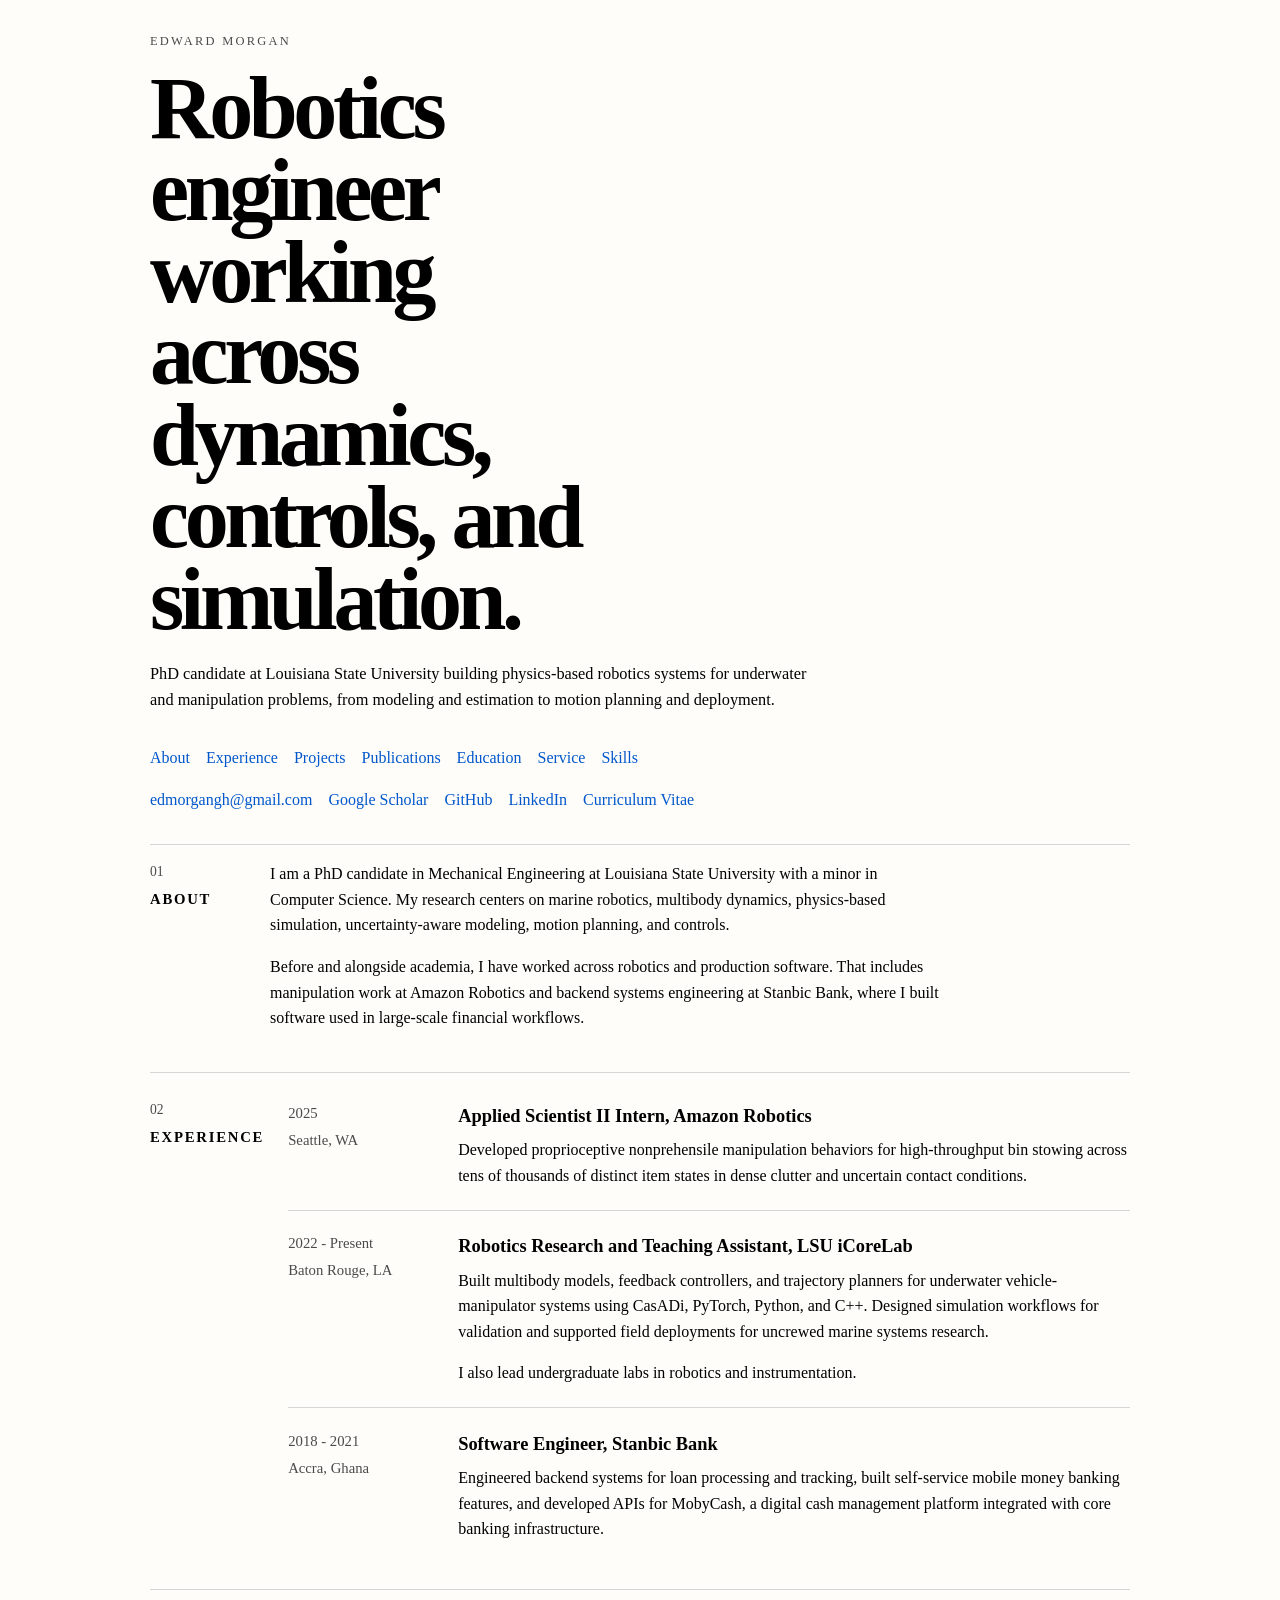
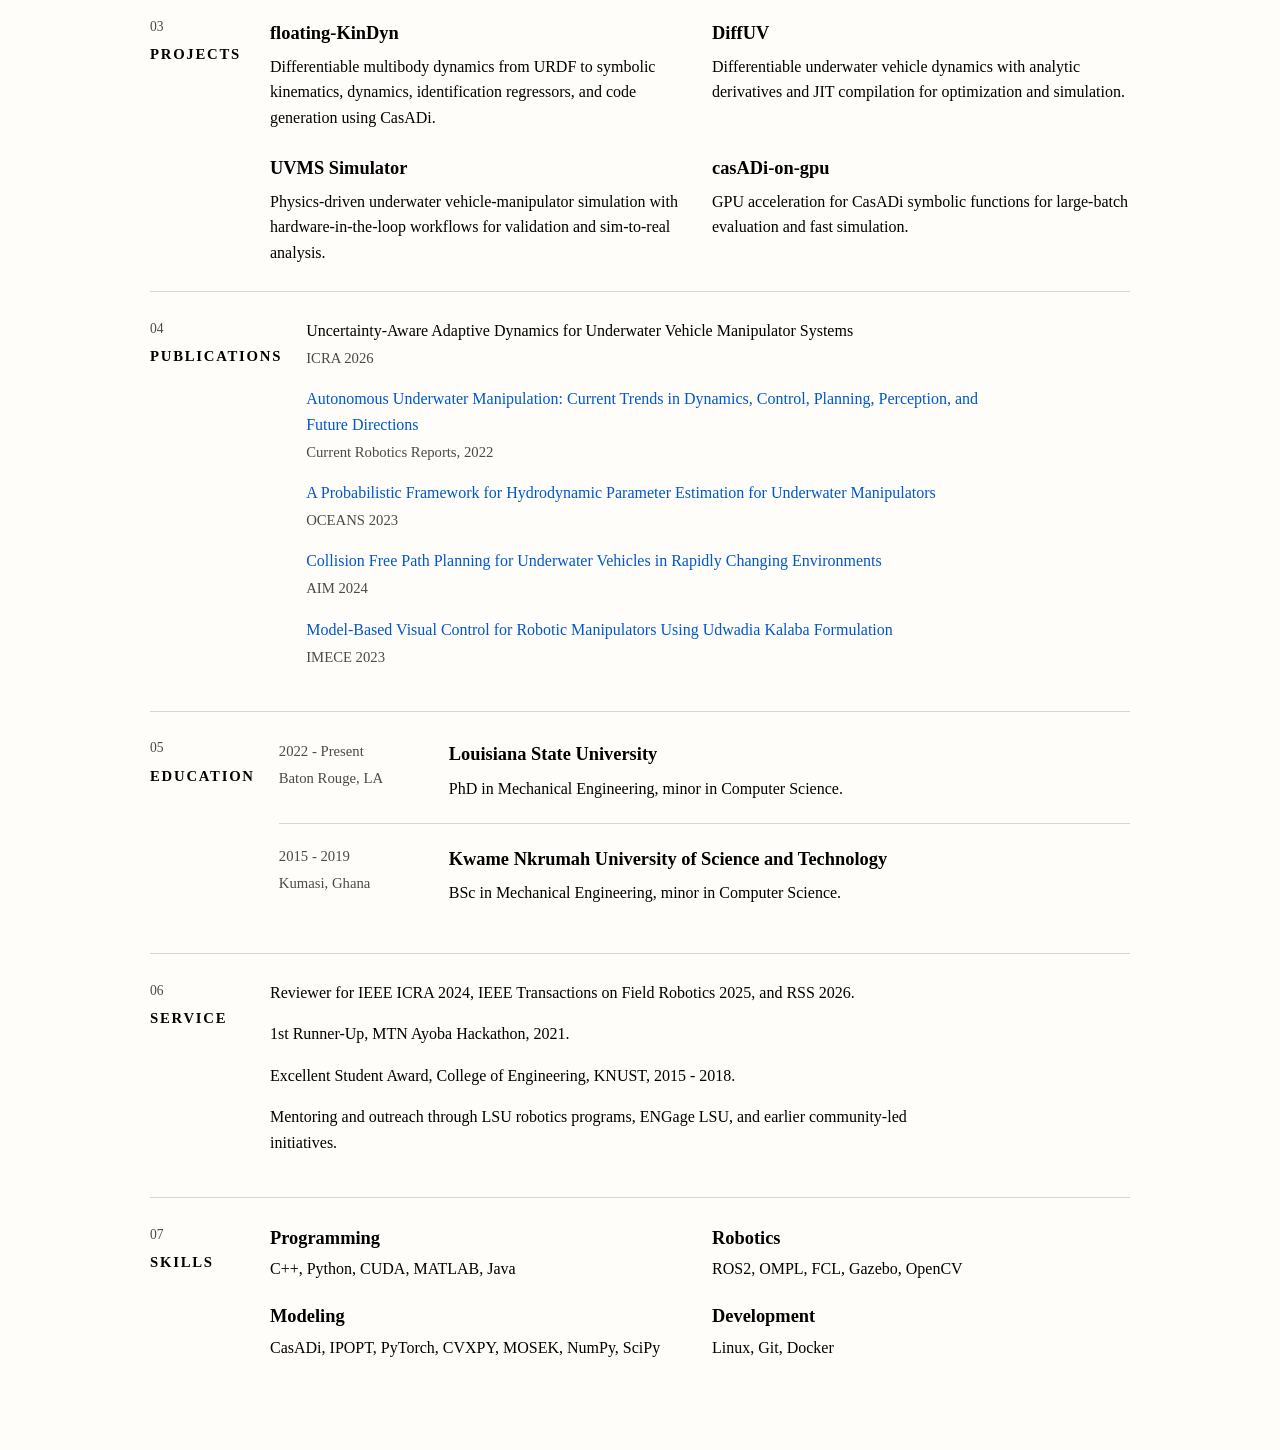
==== index.html @ 075bb209 "Update personal site content and styling" ====
<!DOCTYPE html>
<html lang="en">
  <head>
    <meta charset="UTF-8">
    <meta name="viewport" content="width=device-width, initial-scale=1">
    <title>Edward Morgan</title>
    <meta
      name="description"
      content="Edward Morgan is a robotics engineer focused on dynamics, control, motion planning, and simulation for underwater and manipulation systems."
    >
    <meta name="author" content="Edward Morgan">
    <link rel="shortcut icon" href="images/favicon/favicon.ico" type="image/x-icon">
    <link rel="stylesheet" href="stylesheet.css">
  </head>
  <body>
    <main class="page">
      <div class="intro">
        <p class="kicker">Edward Morgan</p>
        <h1>Robotics engineer working across dynamics, controls, and simulation.</h1>
        <p class="summary">
          PhD candidate at Louisiana State University building physics-based robotics
          systems for underwater and manipulation problems, from modeling and estimation
          to motion planning and deployment.
        </p>
        <div class="jump-links" aria-label="Section navigation">
          <a href="#about">About</a>
          <a href="#experience">Experience</a>
          <a href="#projects">Projects</a>
          <a href="#publications">Publications</a>
          <a href="#education">Education</a>
          <a href="#service">Service</a>
          <a href="#skills">Skills</a>
        </div>
        <div class="contact-block">
          <a href="mailto:edmorgangh@gmail.com">edmorgangh@gmail.com</a>
          <a href="https://scholar.google.com/citations?user=y5jZ-kwAAAAJ&amp;hl=en&amp;authuser=1">Google Scholar</a>
          <a href="https://github.com/edxmorgan">GitHub</a>
          <a href="https://www.linkedin.com/in/edward-morgan-b30ab387/">LinkedIn</a>
          <a href="Edward_Morgan_CV.pdf">Curriculum Vitae</a>
        </div>
      </div>

      <div class="content">
        <div id="about" class="section">
          <div class="section-heading">
            <p>01</p>
            <h2>About</h2>
          </div>
          <div class="section-body prose">
            <p>
              I am a PhD candidate in Mechanical Engineering at Louisiana State University
              with a minor in Computer Science. My research centers on marine robotics,
              multibody dynamics, physics-based simulation, uncertainty-aware modeling,
              motion planning, and controls.
            </p>
            <p>
              Before and alongside academia, I have worked across robotics and production
              software. That includes manipulation work at Amazon Robotics and backend
              systems engineering at Stanbic Bank, where I built software used in large-scale
              financial workflows.
            </p>
          </div>
        </div>

        <div id="experience" class="section">
          <div class="section-heading">
            <p>02</p>
            <h2>Experience</h2>
          </div>
          <div class="section-body">
            <div class="entry">
              <div class="entry-meta">
                <p>2025</p>
                <p>Seattle, WA</p>
              </div>
              <div class="entry-copy">
                <h3>Applied Scientist II Intern, Amazon Robotics</h3>
                <p>
                  Developed proprioceptive nonprehensile manipulation behaviors for
                  high-throughput bin stowing across tens of thousands of distinct item
                  states in dense clutter and uncertain contact conditions.
                </p>
              </div>
            </div>

            <div class="entry">
              <div class="entry-meta">
                <p>2022 - Present</p>
                <p>Baton Rouge, LA</p>
              </div>
              <div class="entry-copy">
                <h3>Robotics Research and Teaching Assistant, LSU iCoreLab</h3>
                <p>
                  Built multibody models, feedback controllers, and trajectory planners
                  for underwater vehicle-manipulator systems using CasADi, PyTorch,
                  Python, and C++. Designed simulation workflows for validation and
                  supported field deployments for uncrewed marine systems research.
                </p>
                <p>
                  I also lead undergraduate labs in robotics and instrumentation.
                </p>
              </div>
            </div>

            <div class="entry">
              <div class="entry-meta">
                <p>2018 - 2021</p>
                <p>Accra, Ghana</p>
              </div>
              <div class="entry-copy">
                <h3>Software Engineer, Stanbic Bank</h3>
                <p>
                  Engineered backend systems for loan processing and tracking, built
                  self-service mobile money banking features, and developed APIs for
                  MobyCash, a digital cash management platform integrated with core
                  banking infrastructure.
                </p>
              </div>
            </div>
          </div>
        </div>

        <div id="projects" class="section">
          <div class="section-heading">
            <p>03</p>
            <h2>Projects</h2>
          </div>
          <div class="section-body grid-list">
            <div>
              <h3>floating-KinDyn</h3>
              <p>
                Differentiable multibody dynamics from URDF to symbolic kinematics,
                dynamics, identification regressors, and code generation using CasADi.
              </p>
            </div>
            <div>
              <h3>DiffUV</h3>
              <p>
                Differentiable underwater vehicle dynamics with analytic derivatives
                and JIT compilation for optimization and simulation.
              </p>
            </div>
            <div>
              <h3>UVMS Simulator</h3>
              <p>
                Physics-driven underwater vehicle-manipulator simulation with
                hardware-in-the-loop workflows for validation and sim-to-real analysis.
              </p>
            </div>
            <div>
              <h3>casADi-on-gpu</h3>
              <p>
                GPU acceleration for CasADi symbolic functions for large-batch
                evaluation and fast simulation.
              </p>
            </div>
          </div>
        </div>

        <div id="publications" class="section">
          <div class="section-heading">
            <p>04</p>
            <h2>Publications</h2>
          </div>
          <div class="section-body compact-list">
            <p>
              Uncertainty-Aware Adaptive Dynamics for Underwater Vehicle Manipulator
              Systems <span>ICRA 2026</span>
            </p>
            <p>
              <a href="https://link.springer.com/article/10.1007/s43154-022-00089-2">
                Autonomous Underwater Manipulation: Current Trends in Dynamics,
                Control, Planning, Perception, and Future Directions
              </a>
              <span>Current Robotics Reports, 2022</span>
            </p>
            <p>
              <a href="https://ieeexplore.ieee.org/abstract/document/10337120">
                A Probabilistic Framework for Hydrodynamic Parameter Estimation for
                Underwater Manipulators
              </a>
              <span>OCEANS 2023</span>
            </p>
            <p>
              <a href="https://ieeexplore.ieee.org/abstract/document/10637062">
                Collision Free Path Planning for Underwater Vehicles in Rapidly
                Changing Environments
              </a>
              <span>AIM 2024</span>
            </p>
            <p>
              <a href="https://asmedigitalcollection.asme.org/IMECE/proceedings-abstract/IMECE2023/87639/1195865">
                Model-Based Visual Control for Robotic Manipulators Using Udwadia
                Kalaba Formulation
              </a>
              <span>IMECE 2023</span>
            </p>
          </div>
        </div>

        <div id="education" class="section">
          <div class="section-heading">
            <p>05</p>
            <h2>Education</h2>
          </div>
          <div class="section-body">
            <div class="entry">
              <div class="entry-meta">
                <p>2022 - Present</p>
                <p>Baton Rouge, LA</p>
              </div>
              <div class="entry-copy">
                <h3>Louisiana State University</h3>
                <p>PhD in Mechanical Engineering, minor in Computer Science.</p>
              </div>
            </div>
            <div class="entry">
              <div class="entry-meta">
                <p>2015 - 2019</p>
                <p>Kumasi, Ghana</p>
              </div>
              <div class="entry-copy">
                <h3>Kwame Nkrumah University of Science and Technology</h3>
                <p>BSc in Mechanical Engineering, minor in Computer Science.</p>
              </div>
            </div>
          </div>
        </div>

        <div id="service" class="section">
          <div class="section-heading">
            <p>06</p>
            <h2>Service</h2>
          </div>
          <div class="section-body compact-list">
            <p>Reviewer for IEEE ICRA 2024, IEEE Transactions on Field Robotics 2025, and RSS 2026.</p>
            <p>1st Runner-Up, MTN Ayoba Hackathon, 2021.</p>
            <p>Excellent Student Award, College of Engineering, KNUST, 2015 - 2018.</p>
            <p>Mentoring and outreach through LSU robotics programs, ENGage LSU, and earlier community-led initiatives.</p>
          </div>
        </div>

        <div id="skills" class="section">
          <div class="section-heading">
            <p>07</p>
            <h2>Skills</h2>
          </div>
          <div class="section-body skill-columns">
            <div>
              <h3>Programming</h3>
              <p>C++, Python, CUDA, MATLAB, Java</p>
            </div>
            <div>
              <h3>Robotics</h3>
              <p>ROS2, OMPL, FCL, Gazebo, OpenCV</p>
            </div>
            <div>
              <h3>Modeling</h3>
              <p>CasADi, IPOPT, PyTorch, CVXPY, MOSEK, NumPy, SciPy</p>
            </div>
            <div>
              <h3>Development</h3>
              <p>Linux, Git, Docker</p>
            </div>
          </div>
        </div>
      </div>
    </main>
  </body>
</html>
---- stylesheet.css ----
:root {
  --bg: #fffdf9;
  --text: #000000;
  --muted: #4a4a4a;
  --line: #d6d6d6;
  --accent: #0057cc;
  --accent-soft: #003d99;
}

* {
  box-sizing: border-box;
}

html {
  scroll-behavior: smooth;
}

body {
  margin: 0;
  background: var(--bg);
  color: var(--text);
  font-family: "Iowan Old Style", "Palatino Linotype", "Book Antiqua", Palatino, Georgia, serif;
  line-height: 1.6;
}

a {
  color: var(--accent);
  text-decoration: none;
}

a:hover,
a:focus {
  color: var(--accent-soft);
}

.page {
  width: min(980px, calc(100% - 2rem));
  margin: 0 auto;
  padding: 2rem 0 4rem;
}

.intro {
  padding: 0 0 2rem;
  border-bottom: 1px solid var(--line);
}

.kicker {
  margin: 0 0 1rem;
  color: var(--muted);
  font-size: 0.78rem;
  letter-spacing: 0.18em;
  text-transform: uppercase;
}

h1,
h2,
h3,
p {
  margin-top: 0;
}

h1 {
  margin: 0 0 1.25rem;
  max-width: 11ch;
  font-size: clamp(3rem, 7vw, 5.5rem);
  line-height: 0.93;
  letter-spacing: -0.05em;
  font-weight: 600;
}

h3 {
  margin-bottom: 0.35rem;
  font-size: 1.15rem;
  font-weight: 600;
}

.summary {
  max-width: 42rem;
  margin-bottom: 2rem;
  font-size: 1.02rem;
}

.jump-links,
.contact-block {
  display: flex;
  flex-wrap: wrap;
  gap: 0.5rem 1rem;
}

.jump-links {
  margin-bottom: 1rem;
}

.jump-links a,
.contact-block a {
  width: auto;
}

.content {
  padding-top: 1rem;
}

.section {
  display: flex;
  gap: 1.5rem;
  padding: 1.6rem 0;
  border-top: 1px solid var(--line);
}

.section:first-child {
  padding-top: 0;
  border-top: 0;
}

.section-heading p {
  margin: 0 0 0.35rem;
  color: var(--muted);
  font-size: 0.85rem;
}

.section-heading {
  flex: 0 0 96px;
}

.section-body {
  flex: 1 1 auto;
  min-width: 0;
}

.section-heading h2 {
  margin: 0;
  font-size: 0.92rem;
  letter-spacing: 0.12em;
  text-transform: uppercase;
  font-weight: 600;
}

.prose p,
.compact-list p {
  max-width: 42rem;
}

.prose p + p,
.compact-list p + p {
  margin-top: 1rem;
}

.entry {
  display: grid;
  grid-template-columns: 150px minmax(0, 1fr);
  gap: 1.25rem;
  padding: 0.2rem 0 1.35rem;
}

.entry + .entry {
  border-top: 1px solid var(--line);
  padding-top: 1.35rem;
}

.entry-meta p {
  margin: 0 0 0.18rem;
  color: var(--muted);
  font-size: 0.92rem;
}

.entry-copy p:last-child,
.grid-list > div p:last-child,
.skill-columns p:last-child {
  margin-bottom: 0;
}

.grid-list {
  display: grid;
  grid-template-columns: repeat(2, minmax(0, 1fr));
  gap: 1.25rem 1.5rem;
}

.grid-list > div {
  padding-top: 0.2rem;
}

.compact-list span {
  display: block;
  margin-top: 0.2rem;
  color: var(--muted);
  font-size: 0.92rem;
}

.skill-columns {
  display: grid;
  grid-template-columns: repeat(2, minmax(0, 1fr));
  gap: 1.25rem 1.5rem;
}

.skill-columns h3 {
  margin-bottom: 0.2rem;
}

@media (max-width: 640px) {
  .page {
    width: min(100% - 1rem, 980px);
    padding-bottom: 2rem;
  }

  .intro,
  .content {
    padding-top: 0;
  }

  h1 {
    max-width: none;
    font-size: clamp(2.5rem, 12vw, 4rem);
  }

  .section,
  .entry,
  .grid-list,
  .skill-columns {
    display: grid;
    grid-template-columns: 1fr;
  }
}
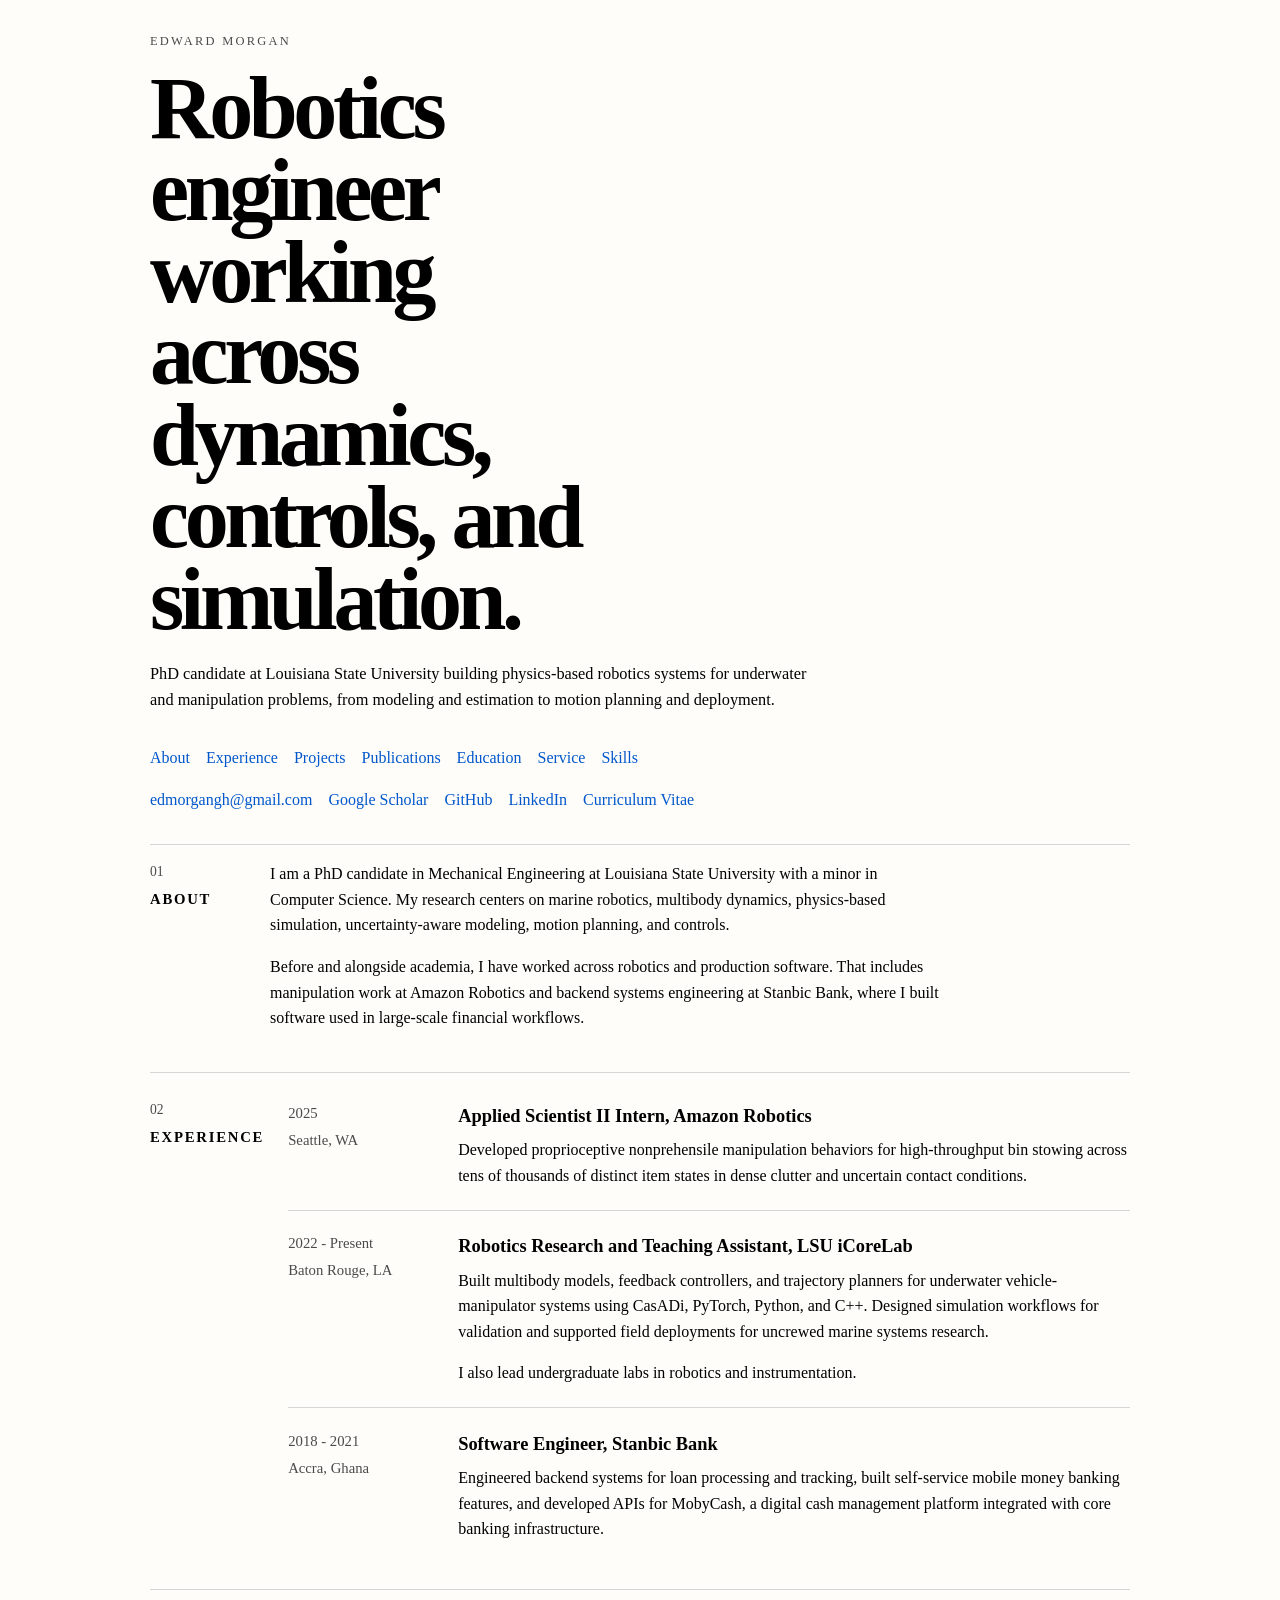
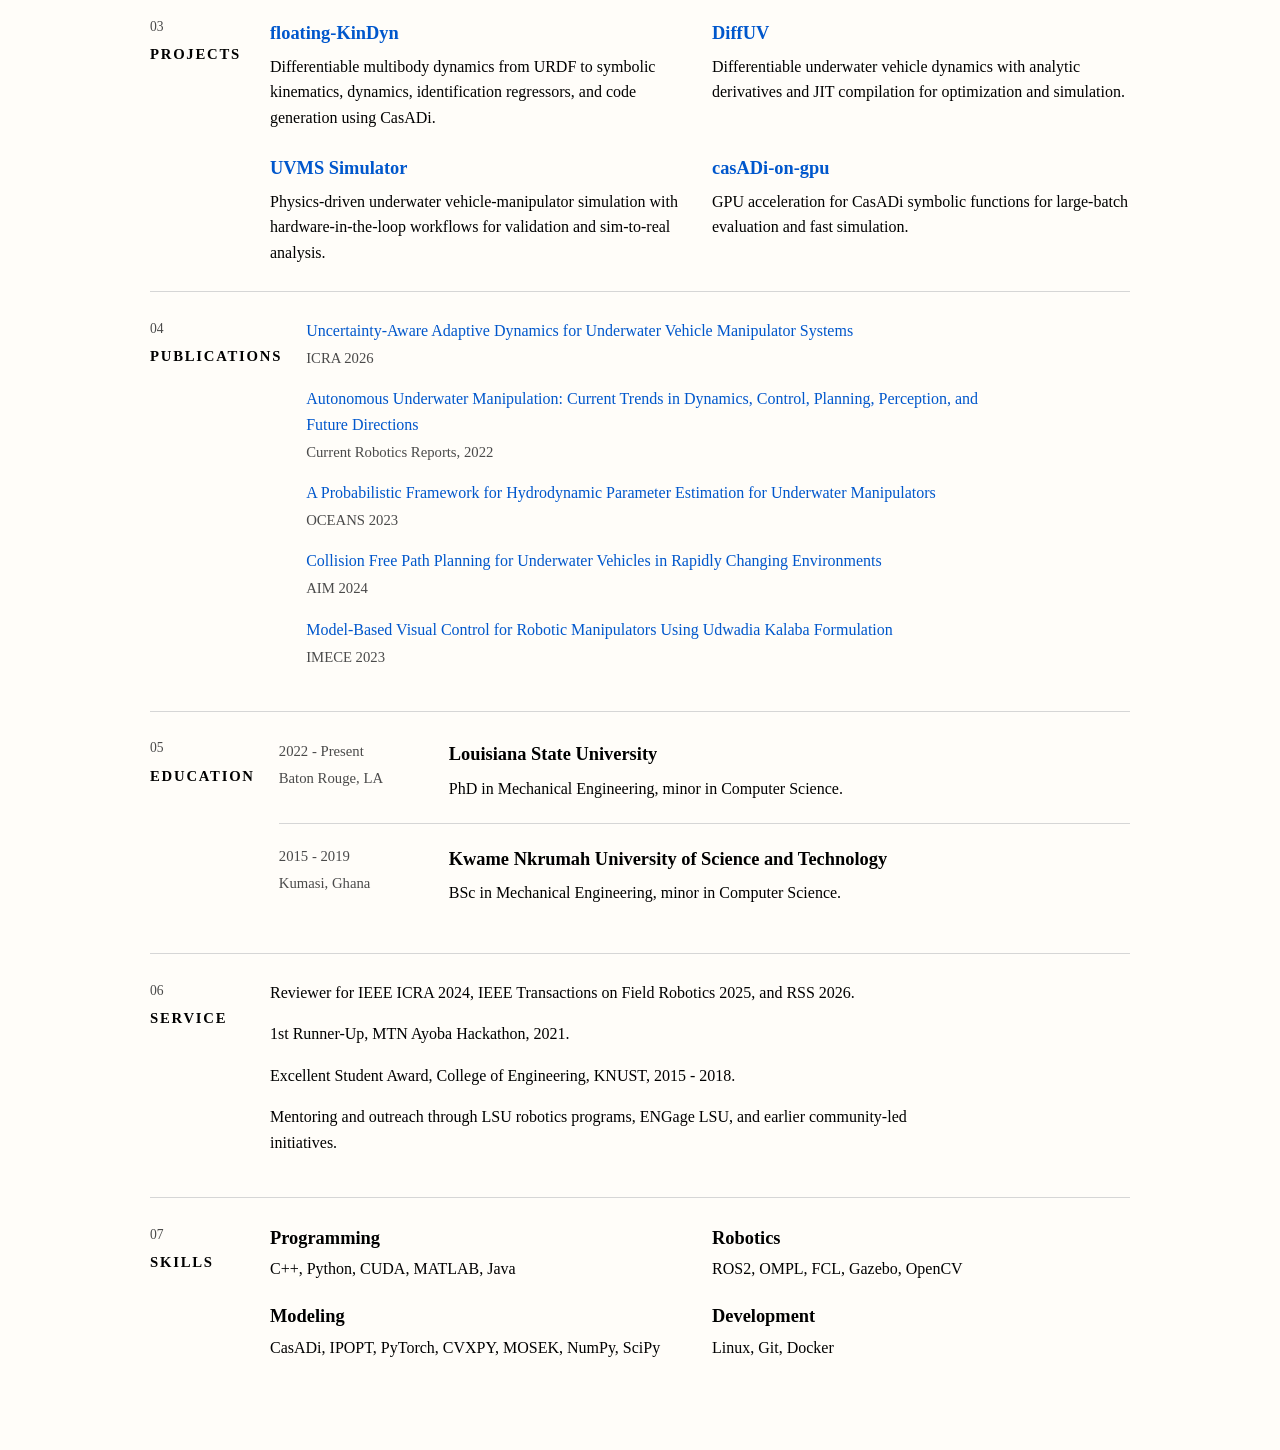
==== commit 8f304b90: "Update files" ====
--- a/index.html
+++ b/index.html
@@ -9,7 +9,11 @@
       content="Edward Morgan is a robotics engineer focused on dynamics, control, motion planning, and simulation for underwater and manipulation systems."
     >
     <meta name="author" content="Edward Morgan">
-    <link rel="shortcut icon" href="images/favicon/favicon.ico" type="image/x-icon">
+    <link rel="icon" href="images/favicon/favicon.svg?v=2" type="image/svg+xml">
+    <link rel="icon" href="images/favicon/favicon-32x32.png?v=2" sizes="32x32" type="image/png">
+    <link rel="icon" href="images/favicon/favicon-16x16.png?v=2" sizes="16x16" type="image/png">
+    <link rel="shortcut icon" href="images/favicon/favicon.ico?v=2" type="image/x-icon">
+    <link rel="apple-touch-icon" href="images/favicon/apple-touch-icon.png?v=2">
     <link rel="stylesheet" href="stylesheet.css">
   </head>
   <body>
@@ -127,28 +131,36 @@
           </div>
           <div class="section-body grid-list">
             <div>
-              <h3>floating-KinDyn</h3>
+              <h3>
+                <a href="https://github.com/edxmorgan/floating-KinDyn">floating-KinDyn</a>
+              </h3>
               <p>
                 Differentiable multibody dynamics from URDF to symbolic kinematics,
                 dynamics, identification regressors, and code generation using CasADi.
               </p>
             </div>
             <div>
-              <h3>DiffUV</h3>
+              <h3>
+                <a href="https://github.com/edxmorgan/diff_uv">DiffUV</a>
+              </h3>
               <p>
                 Differentiable underwater vehicle dynamics with analytic derivatives
                 and JIT compilation for optimization and simulation.
               </p>
             </div>
             <div>
-              <h3>UVMS Simulator</h3>
+              <h3>
+                <a href="https://github.com/edxmorgan/uvms-simulator">UVMS Simulator</a>
+              </h3>
               <p>
                 Physics-driven underwater vehicle-manipulator simulation with
                 hardware-in-the-loop workflows for validation and sim-to-real analysis.
               </p>
             </div>
             <div>
-              <h3>casADi-on-gpu</h3>
+              <h3>
+                <a href="https://github.com/edxmorgan/casadi-on-gpu">casADi-on-gpu</a>
+              </h3>
               <p>
                 GPU acceleration for CasADi symbolic functions for large-batch
                 evaluation and fast simulation.
@@ -164,8 +176,11 @@
           </div>
           <div class="section-body compact-list">
             <p>
-              Uncertainty-Aware Adaptive Dynamics for Underwater Vehicle Manipulator
-              Systems <span>ICRA 2026</span>
+              <a href="https://arxiv.org/pdf/2603.06548">
+                Uncertainty-Aware Adaptive Dynamics for Underwater Vehicle Manipulator
+                Systems
+              </a>
+              <span>ICRA 2026</span>
             </p>
             <p>
               <a href="https://link.springer.com/article/10.1007/s43154-022-00089-2">
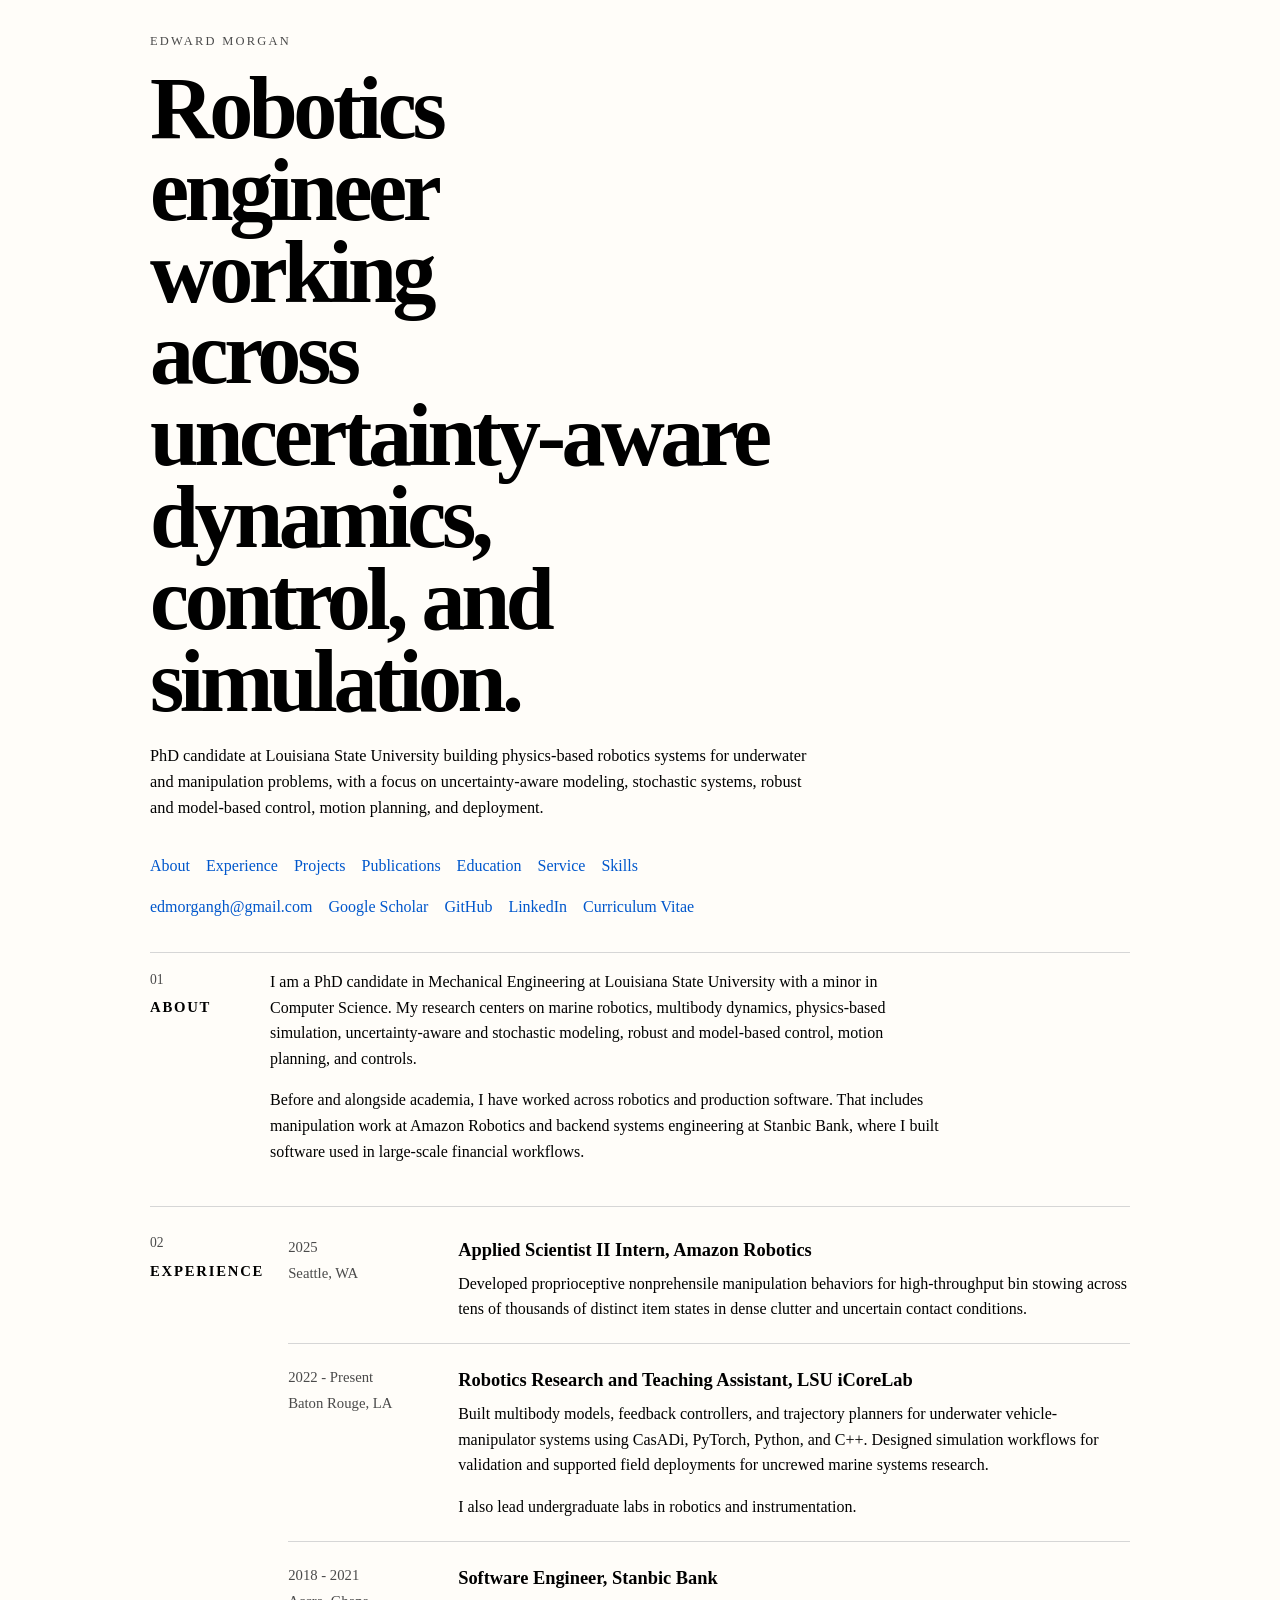
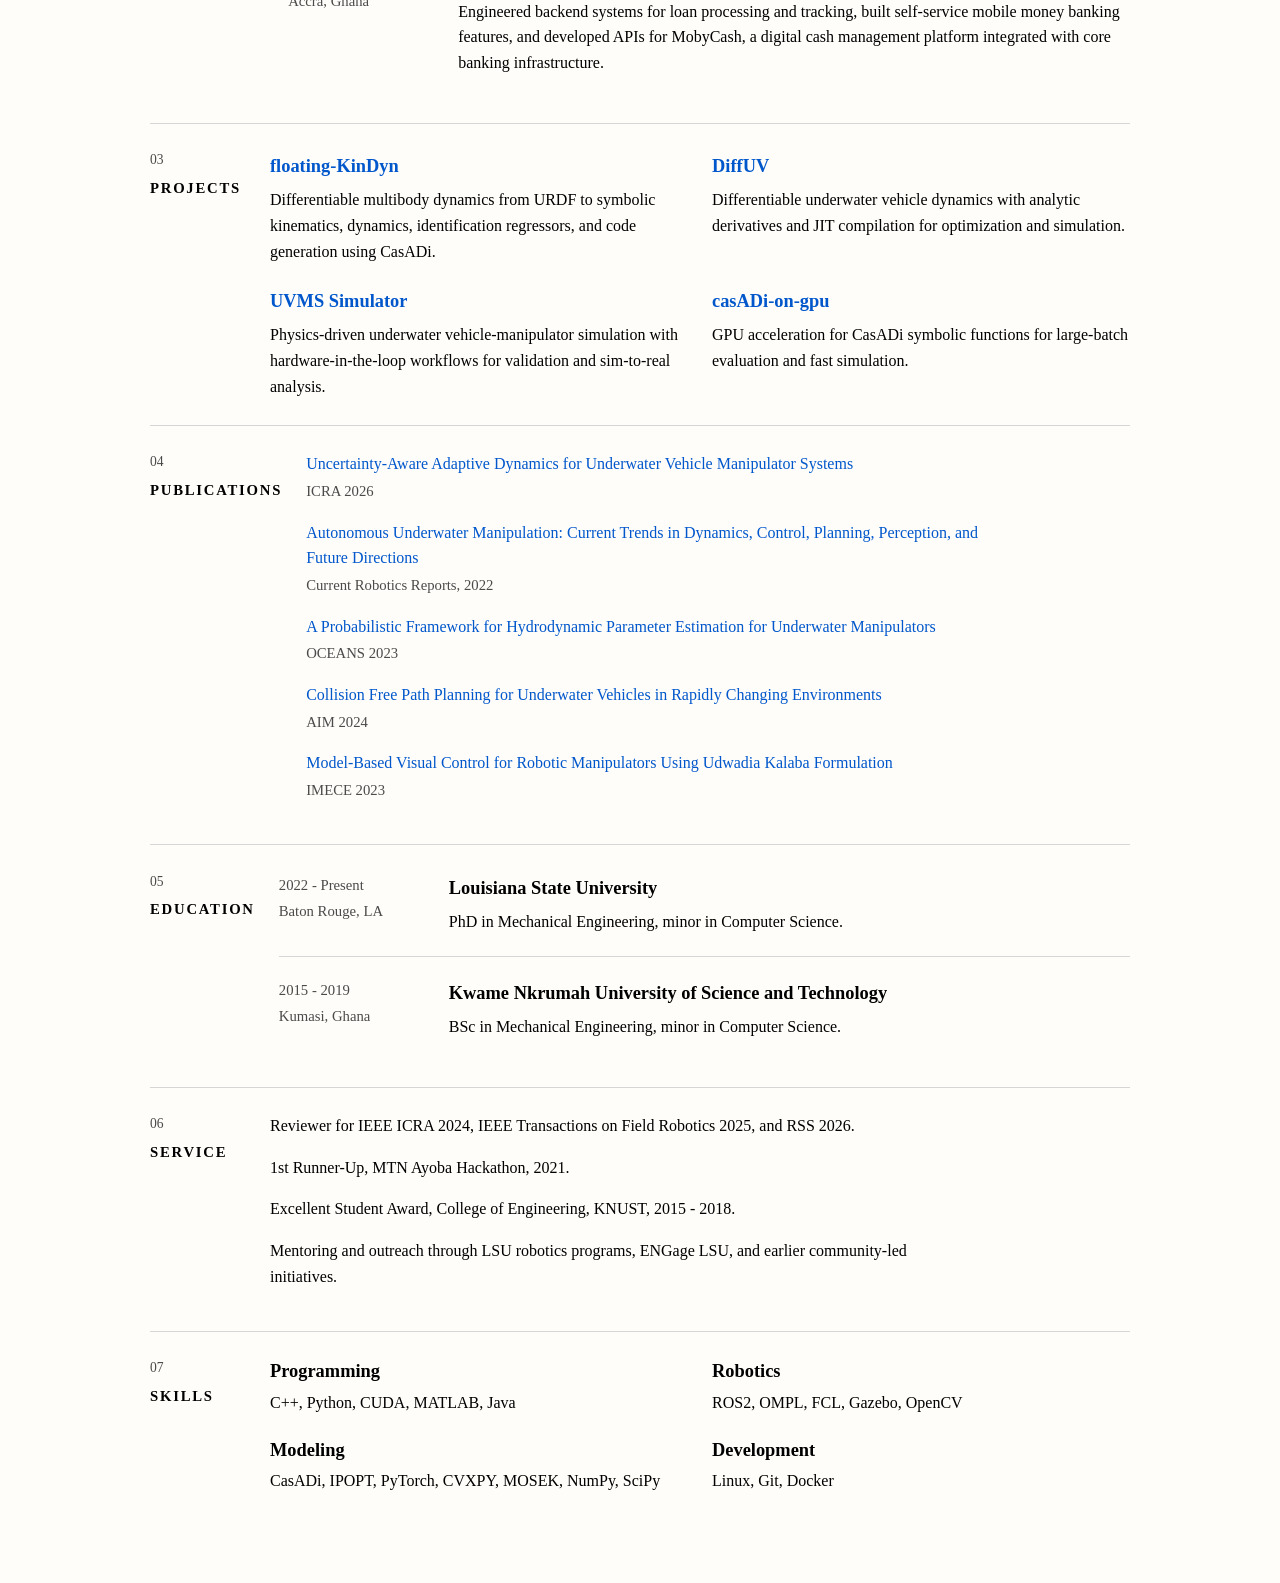
==== commit f9f5f33e: "Update files" ====
--- a/index.html
+++ b/index.html
@@ -20,11 +20,12 @@
     <main class="page">
       <div class="intro">
         <p class="kicker">Edward Morgan</p>
-        <h1>Robotics engineer working across dynamics, controls, and simulation.</h1>
+        <h1>Robotics engineer working across <span class="nowrap">uncertainty-aware</span> dynamics, control, and simulation.</h1>
         <p class="summary">
           PhD candidate at Louisiana State University building physics-based robotics
-          systems for underwater and manipulation problems, from modeling and estimation
-          to motion planning and deployment.
+          systems for underwater and manipulation problems, with a focus on uncertainty-aware
+          modeling, stochastic systems, robust and model-based control, motion planning,
+          and deployment.
         </p>
         <div class="jump-links" aria-label="Section navigation">
           <a href="#about">About</a>
@@ -36,11 +37,11 @@
           <a href="#skills">Skills</a>
         </div>
         <div class="contact-block">
-          <a href="mailto:edmorgangh@gmail.com">edmorgangh@gmail.com</a>
-          <a href="https://scholar.google.com/citations?user=y5jZ-kwAAAAJ&amp;hl=en&amp;authuser=1">Google Scholar</a>
-          <a href="https://github.com/edxmorgan">GitHub</a>
-          <a href="https://www.linkedin.com/in/edward-morgan-b30ab387/">LinkedIn</a>
-          <a href="Edward_Morgan_CV.pdf">Curriculum Vitae</a>
+          <a href="mailto:edmorgangh@gmail.com" target="_blank" rel="noopener noreferrer">edmorgangh@gmail.com</a>
+          <a href="https://scholar.google.com/citations?user=y5jZ-kwAAAAJ&amp;hl=en&amp;authuser=1" target="_blank" rel="noopener noreferrer">Google Scholar</a>
+          <a href="https://github.com/edxmorgan" target="_blank" rel="noopener noreferrer">GitHub</a>
+          <a href="https://www.linkedin.com/in/edward-morgan-b30ab387/" target="_blank" rel="noopener noreferrer">LinkedIn</a>
+          <a href="Edward_Morgan_CV.pdf" target="_blank" rel="noopener noreferrer">Curriculum Vitae</a>
         </div>
       </div>
 
@@ -54,8 +55,8 @@
             <p>
               I am a PhD candidate in Mechanical Engineering at Louisiana State University
               with a minor in Computer Science. My research centers on marine robotics,
-              multibody dynamics, physics-based simulation, uncertainty-aware modeling,
-              motion planning, and controls.
+              multibody dynamics, physics-based simulation, uncertainty-aware and stochastic
+              modeling, robust and model-based control, motion planning, and controls.
             </p>
             <p>
               Before and alongside academia, I have worked across robotics and production
@@ -132,7 +133,7 @@
           <div class="section-body grid-list">
             <div>
               <h3>
-                <a href="https://github.com/edxmorgan/floating-KinDyn">floating-KinDyn</a>
+                <a href="https://github.com/edxmorgan/floating-KinDyn" target="_blank" rel="noopener noreferrer">floating-KinDyn</a>
               </h3>
               <p>
                 Differentiable multibody dynamics from URDF to symbolic kinematics,
@@ -141,7 +142,7 @@
             </div>
             <div>
               <h3>
-                <a href="https://github.com/edxmorgan/diff_uv">DiffUV</a>
+                <a href="https://github.com/edxmorgan/diff_uv" target="_blank" rel="noopener noreferrer">DiffUV</a>
               </h3>
               <p>
                 Differentiable underwater vehicle dynamics with analytic derivatives
@@ -150,7 +151,7 @@
             </div>
             <div>
               <h3>
-                <a href="https://github.com/edxmorgan/uvms-simulator">UVMS Simulator</a>
+                <a href="https://github.com/edxmorgan/uvms-simulator" target="_blank" rel="noopener noreferrer">UVMS Simulator</a>
               </h3>
               <p>
                 Physics-driven underwater vehicle-manipulator simulation with
@@ -159,7 +160,7 @@
             </div>
             <div>
               <h3>
-                <a href="https://github.com/edxmorgan/casadi-on-gpu">casADi-on-gpu</a>
+                <a href="https://github.com/edxmorgan/casadi-on-gpu" target="_blank" rel="noopener noreferrer">casADi-on-gpu</a>
               </h3>
               <p>
                 GPU acceleration for CasADi symbolic functions for large-batch
@@ -176,35 +177,35 @@
           </div>
           <div class="section-body compact-list">
             <p>
-              <a href="https://arxiv.org/pdf/2603.06548">
+              <a href="https://arxiv.org/pdf/2603.06548" target="_blank" rel="noopener noreferrer">
                 Uncertainty-Aware Adaptive Dynamics for Underwater Vehicle Manipulator
                 Systems
               </a>
               <span>ICRA 2026</span>
             </p>
             <p>
-              <a href="https://link.springer.com/article/10.1007/s43154-022-00089-2">
+              <a href="https://link.springer.com/article/10.1007/s43154-022-00089-2" target="_blank" rel="noopener noreferrer">
                 Autonomous Underwater Manipulation: Current Trends in Dynamics,
                 Control, Planning, Perception, and Future Directions
               </a>
               <span>Current Robotics Reports, 2022</span>
             </p>
             <p>
-              <a href="https://ieeexplore.ieee.org/abstract/document/10337120">
+              <a href="https://ieeexplore.ieee.org/abstract/document/10337120" target="_blank" rel="noopener noreferrer">
                 A Probabilistic Framework for Hydrodynamic Parameter Estimation for
                 Underwater Manipulators
               </a>
               <span>OCEANS 2023</span>
             </p>
             <p>
-              <a href="https://ieeexplore.ieee.org/abstract/document/10637062">
+              <a href="https://ieeexplore.ieee.org/abstract/document/10637062" target="_blank" rel="noopener noreferrer">
                 Collision Free Path Planning for Underwater Vehicles in Rapidly
                 Changing Environments
               </a>
               <span>AIM 2024</span>
             </p>
             <p>
-              <a href="https://asmedigitalcollection.asme.org/IMECE/proceedings-abstract/IMECE2023/87639/1195865">
+              <a href="https://asmedigitalcollection.asme.org/IMECE/proceedings-abstract/IMECE2023/87639/1195865" target="_blank" rel="noopener noreferrer">
                 Model-Based Visual Control for Robotic Manipulators Using Udwadia
                 Kalaba Formulation
               </a>
--- a/stylesheet.css
+++ b/stylesheet.css
@@ -74,6 +74,10 @@
   font-weight: 600;
 }
 
+.nowrap {
+  white-space: nowrap;
+}
+
 .summary {
   max-width: 42rem;
   margin-bottom: 2rem;
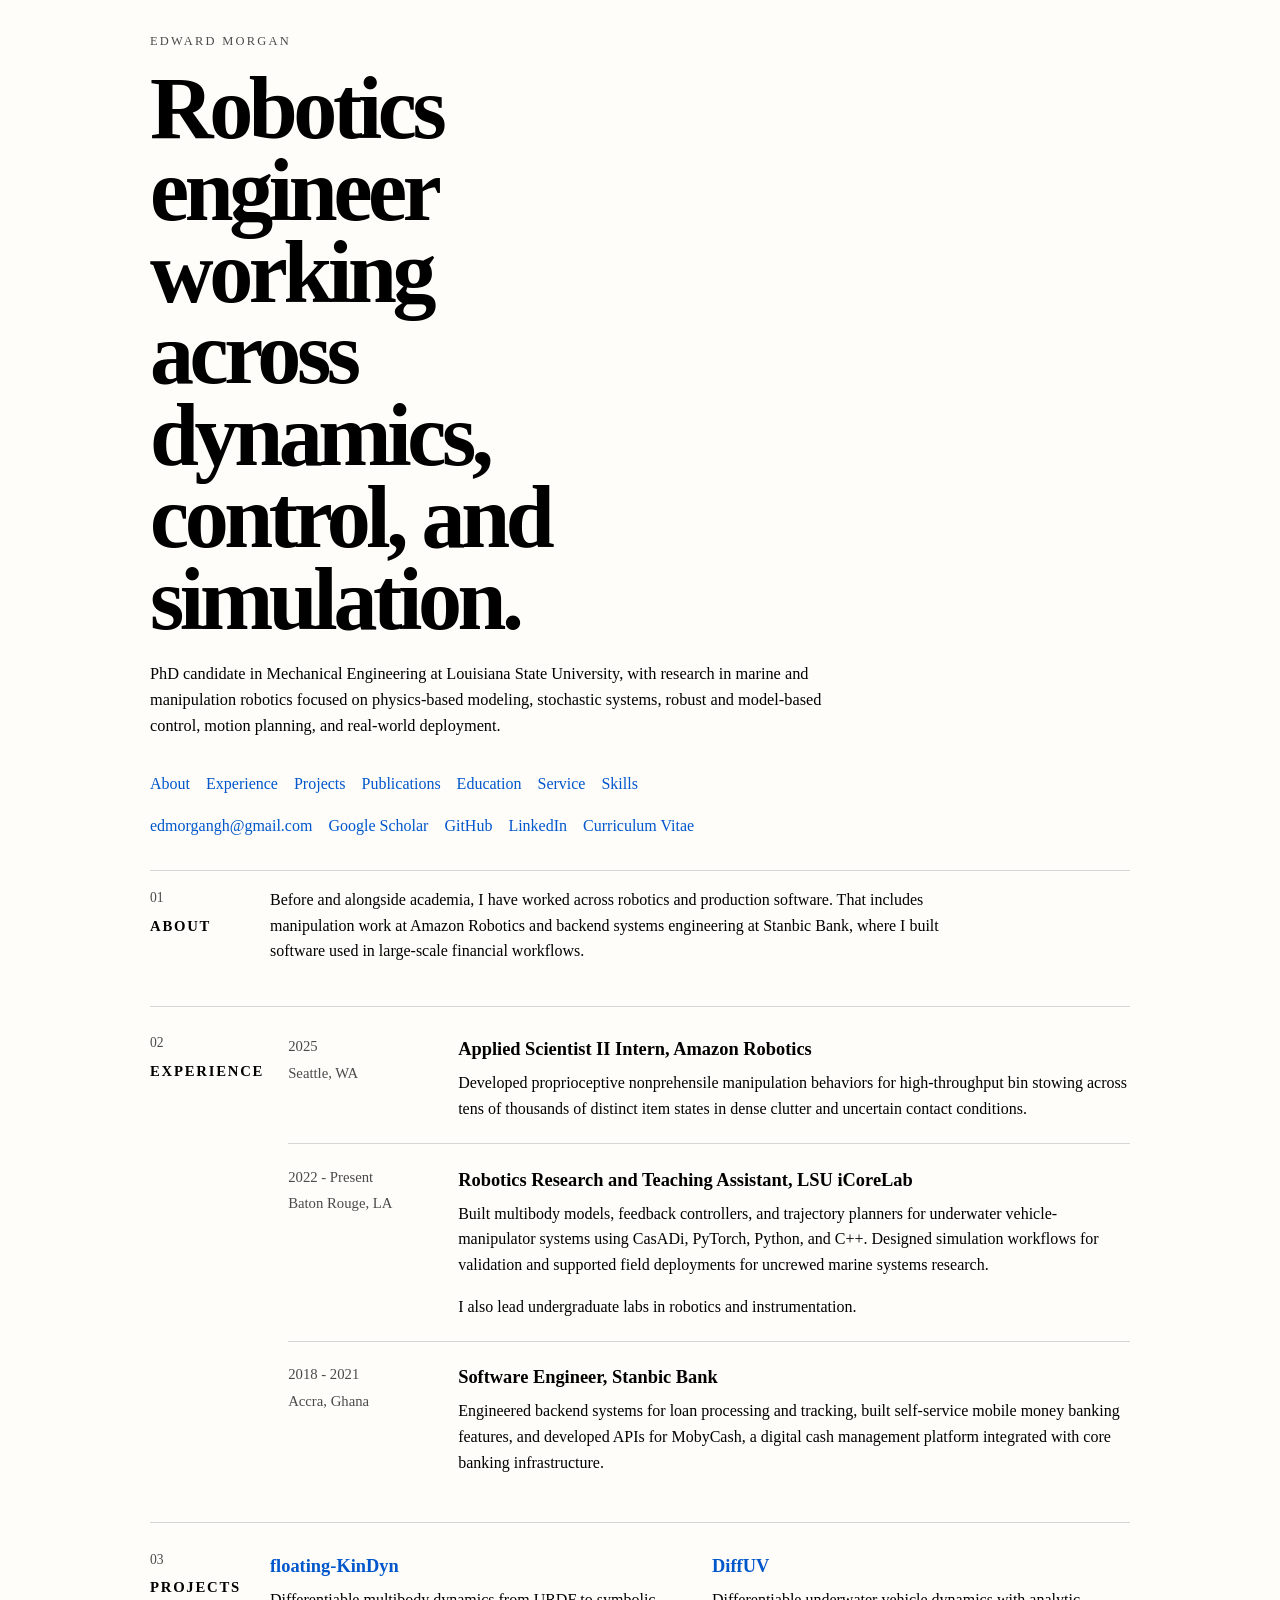
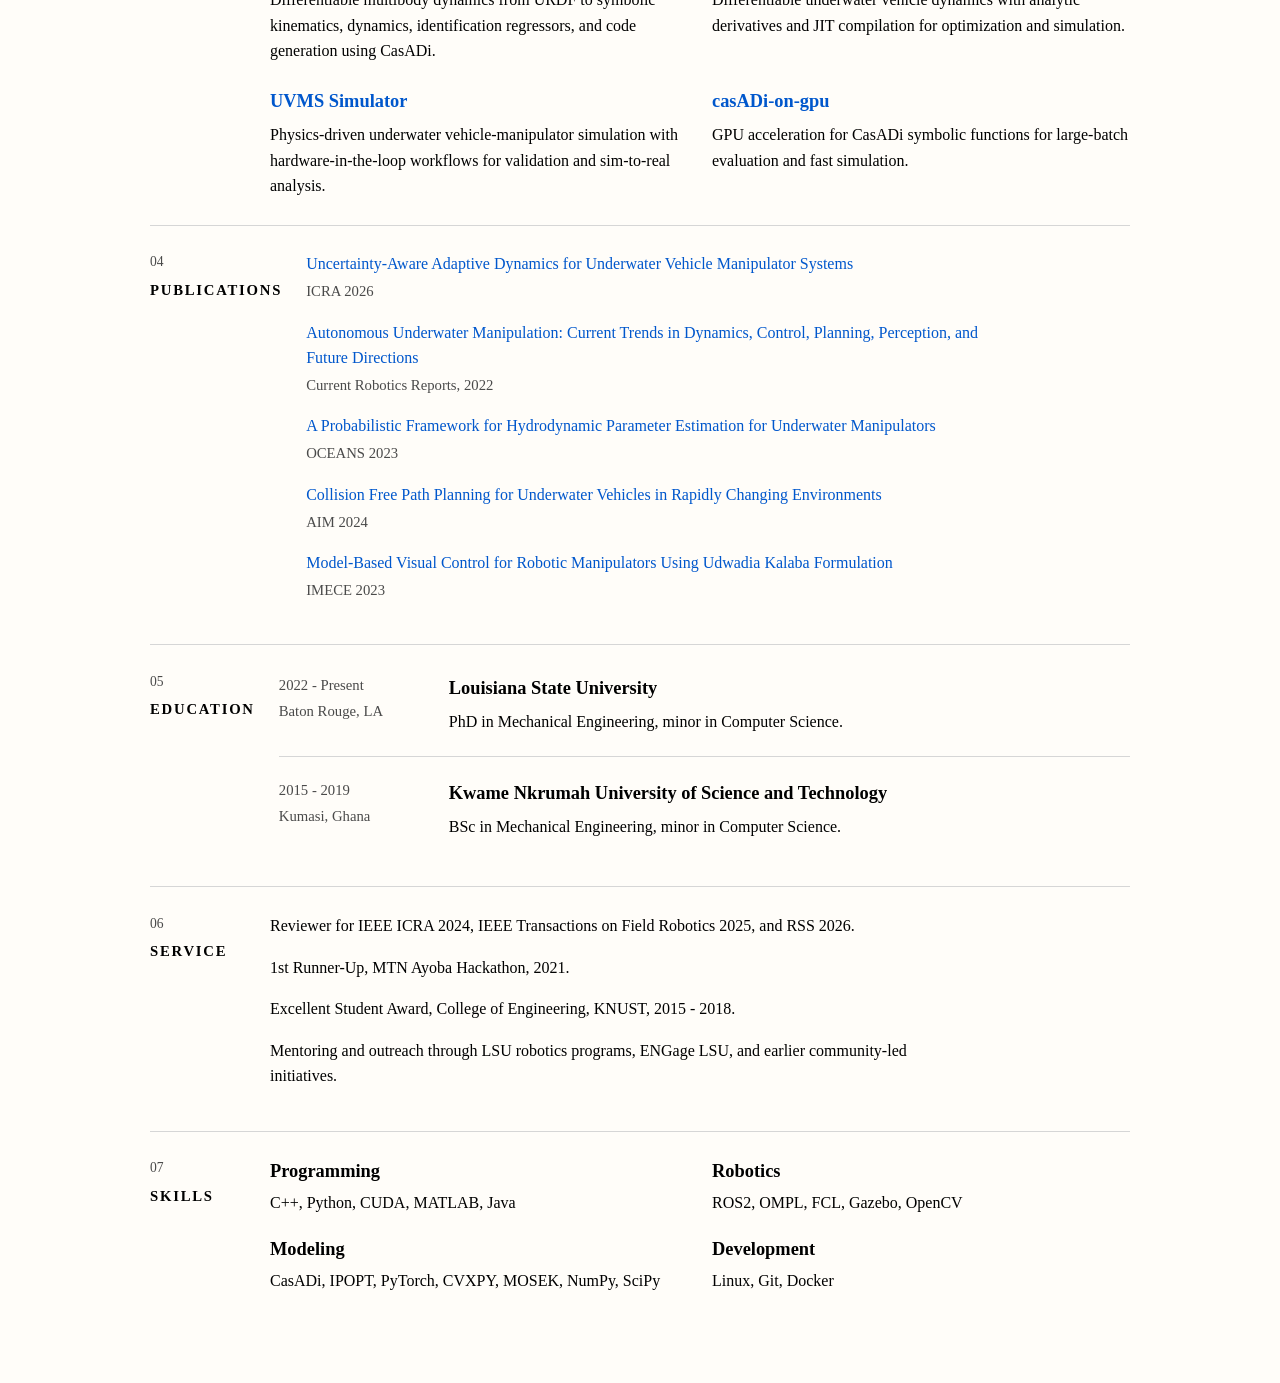
==== commit 481a03f7: "Update files" ====
--- a/index.html
+++ b/index.html
@@ -20,12 +20,12 @@
     <main class="page">
       <div class="intro">
         <p class="kicker">Edward Morgan</p>
-        <h1>Robotics engineer working across <span class="nowrap">uncertainty-aware</span> dynamics, control, and simulation.</h1>
+        <h1>Robotics engineer working across dynamics, control, and simulation.</h1>
         <p class="summary">
-          PhD candidate at Louisiana State University building physics-based robotics
-          systems for underwater and manipulation problems, with a focus on uncertainty-aware
-          modeling, stochastic systems, robust and model-based control, motion planning,
-          and deployment.
+          PhD candidate in Mechanical Engineering at Louisiana State University, with
+          research in marine and manipulation robotics focused on physics-based modeling,
+          stochastic systems, robust and model-based control, motion planning, and
+          real-world deployment.
         </p>
         <div class="jump-links" aria-label="Section navigation">
           <a href="#about">About</a>
@@ -53,12 +53,6 @@
           </div>
           <div class="section-body prose">
             <p>
-              I am a PhD candidate in Mechanical Engineering at Louisiana State University
-              with a minor in Computer Science. My research centers on marine robotics,
-              multibody dynamics, physics-based simulation, uncertainty-aware and stochastic
-              modeling, robust and model-based control, motion planning, and controls.
-            </p>
-            <p>
               Before and alongside academia, I have worked across robotics and production
               software. That includes manipulation work at Amazon Robotics and backend
               systems engineering at Stanbic Bank, where I built software used in large-scale
--- a/stylesheet.css
+++ b/stylesheet.css
@@ -74,10 +74,6 @@
   font-weight: 600;
 }
 
-.nowrap {
-  white-space: nowrap;
-}
-
 .summary {
   max-width: 42rem;
   margin-bottom: 2rem;
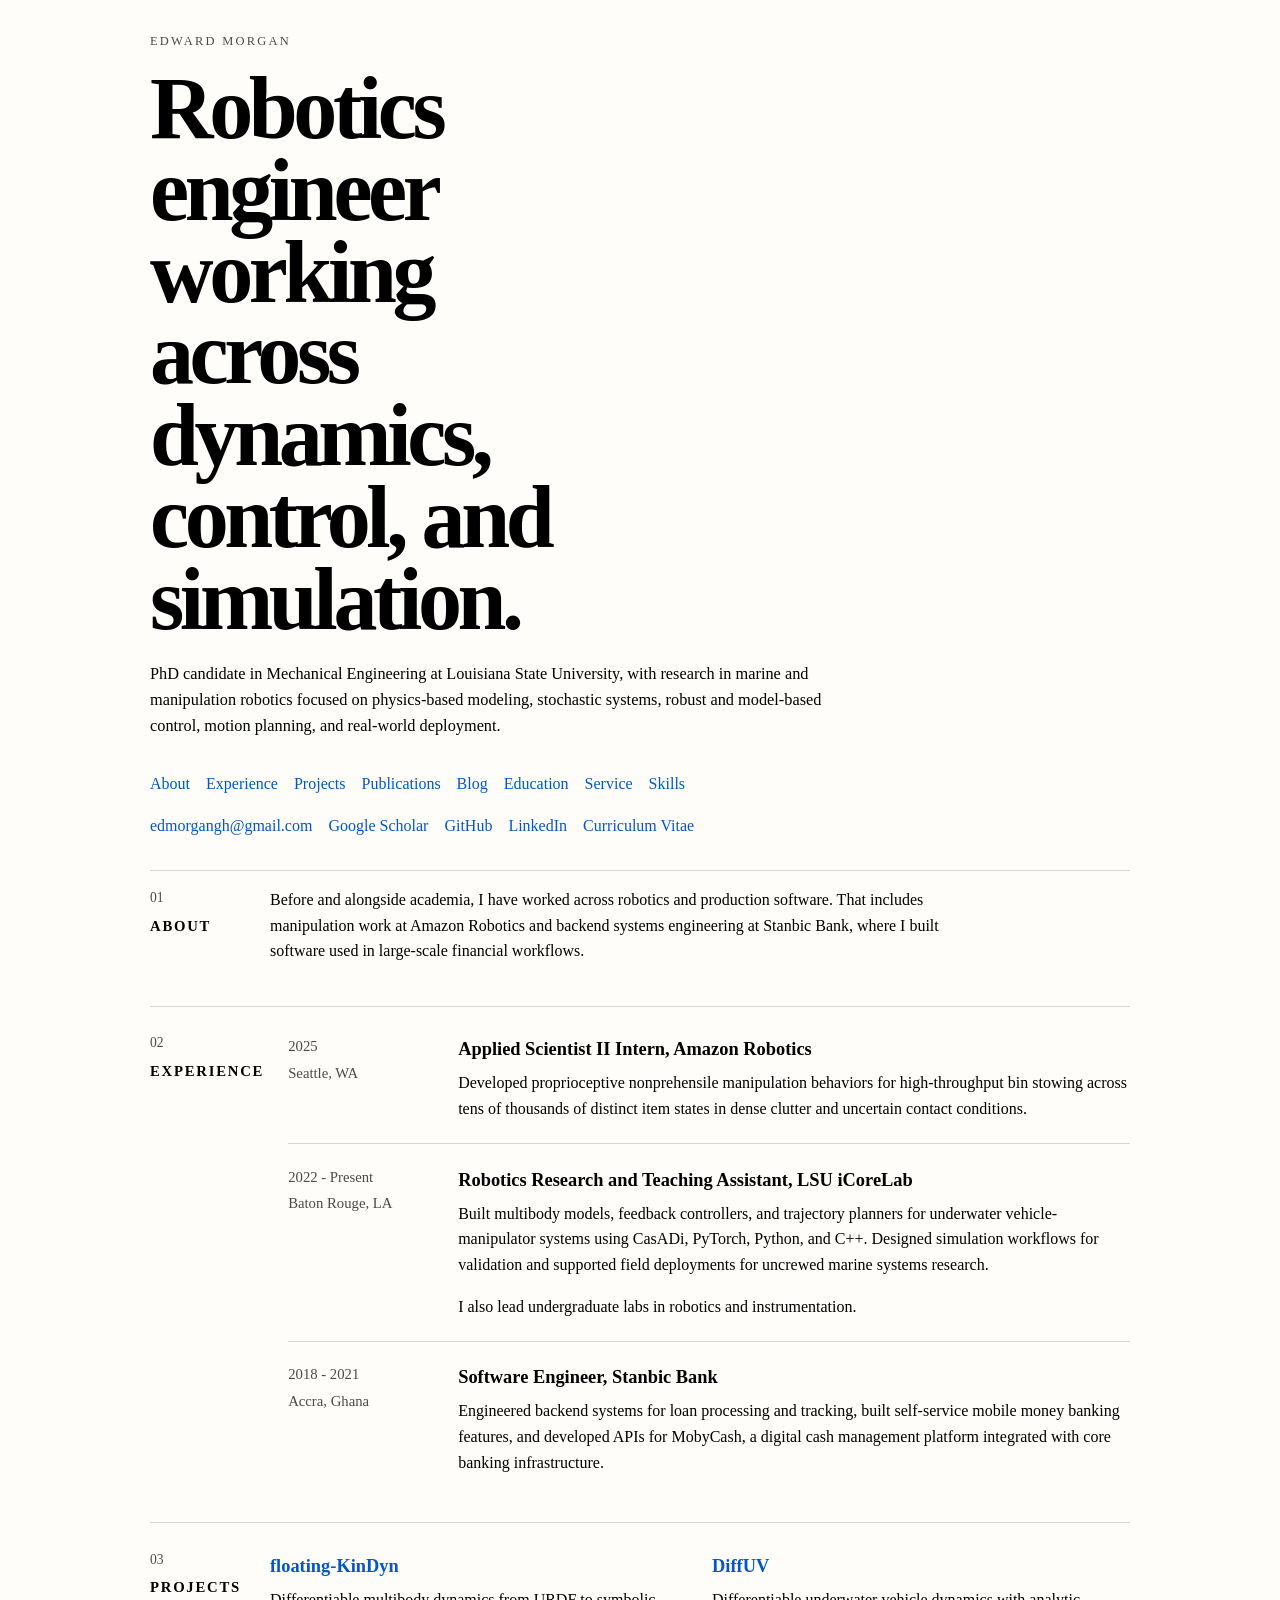
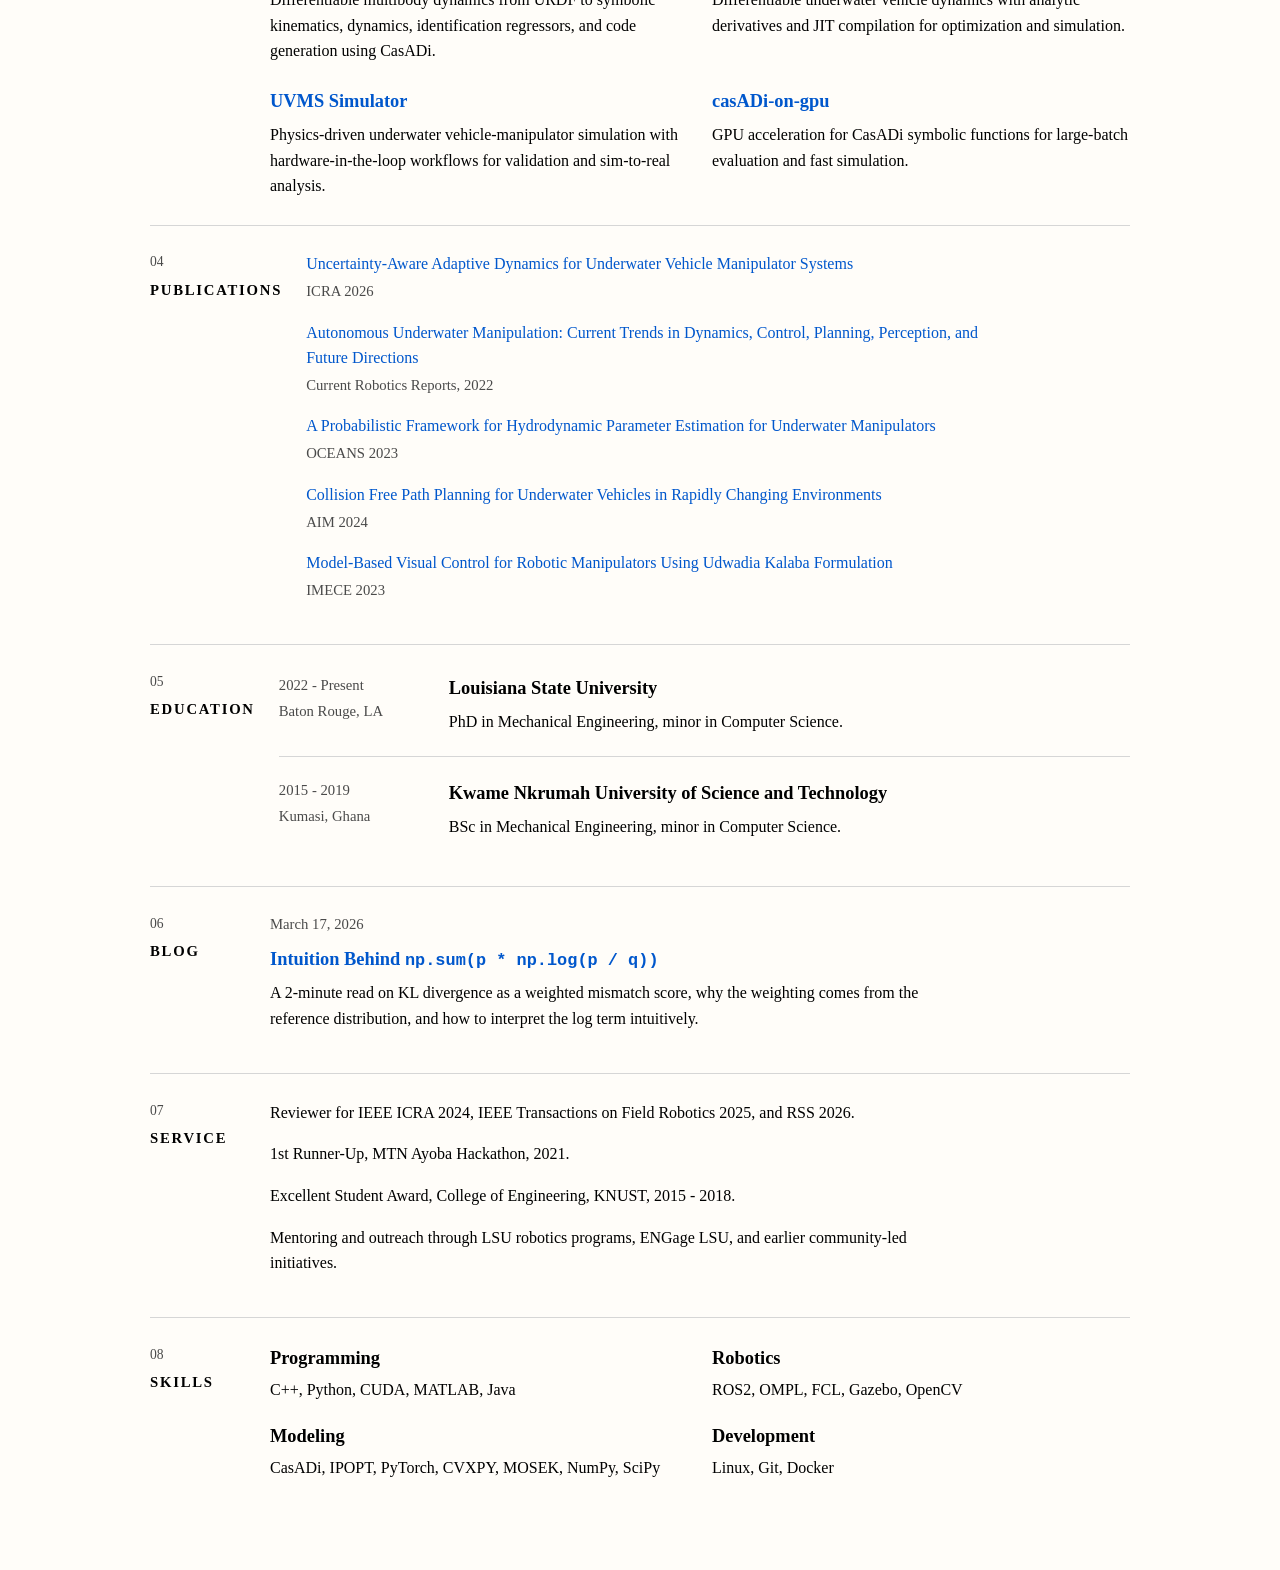
==== commit 859aa8c2: "Update files" ====
--- a/index.html
+++ b/index.html
@@ -32,6 +32,7 @@
           <a href="#experience">Experience</a>
           <a href="#projects">Projects</a>
           <a href="#publications">Publications</a>
+          <a href="#blog">Blog</a>
           <a href="#education">Education</a>
           <a href="#service">Service</a>
           <a href="#skills">Skills</a>
@@ -237,9 +238,31 @@
           </div>
         </div>
 
+        <div id="blog" class="section">
+          <div class="section-heading">
+            <p>06</p>
+            <h2>Blog</h2>
+          </div>
+          <div class="section-body">
+            <div class="blog-card">
+              <p class="blog-meta">March 17, 2026</p>
+              <h3>
+                <a href="blog/intuition-behind-np-sum-p-log-p-over-q.html" target="_blank" rel="noopener noreferrer">
+                  Intuition Behind <code>np.sum(p * np.log(p / q))</code>
+                </a>
+              </h3>
+              <p>
+                A 2-minute read on KL divergence as a weighted mismatch score, why the
+                weighting comes from the reference distribution, and how to interpret the
+                log term intuitively.
+              </p>
+            </div>
+          </div>
+        </div>
+
         <div id="service" class="section">
           <div class="section-heading">
-            <p>06</p>
+            <p>07</p>
             <h2>Service</h2>
           </div>
           <div class="section-body compact-list">
@@ -252,7 +275,7 @@
 
         <div id="skills" class="section">
           <div class="section-heading">
-            <p>07</p>
+            <p>08</p>
             <h2>Skills</h2>
           </div>
           <div class="section-body skill-columns">
--- a/stylesheet.css
+++ b/stylesheet.css
@@ -80,6 +80,11 @@
   font-size: 1.02rem;
 }
 
+code {
+  font-family: "SFMono-Regular", Consolas, "Liberation Mono", Menlo, monospace;
+  font-size: 0.92em;
+}
+
 .jump-links,
 .contact-block {
   display: flex;
@@ -184,6 +189,54 @@
   margin-top: 0.2rem;
   color: var(--muted);
   font-size: 0.92rem;
+}
+
+.blog-card {
+  max-width: 42rem;
+}
+
+.blog-meta {
+  margin-bottom: 0.55rem;
+  color: var(--muted);
+  font-size: 0.92rem;
+}
+
+.article-page {
+  width: min(760px, calc(100% - 2rem));
+}
+
+.article-intro h1 {
+  max-width: none;
+  font-size: clamp(2.3rem, 6vw, 4.1rem);
+}
+
+.article-content {
+  padding-top: 1.5rem;
+}
+
+.article-content p {
+  max-width: 42rem;
+}
+
+.article-content p + p {
+  margin-top: 1rem;
+}
+
+.article-content h2 {
+  margin: 2rem 0 0.75rem;
+  font-size: 1.1rem;
+  letter-spacing: 0;
+  text-transform: none;
+}
+
+.article-list {
+  max-width: 42rem;
+  margin: 0 0 1rem 1.2rem;
+  padding: 0;
+}
+
+.article-list li + li {
+  margin-top: 0.35rem;
 }
 
 .skill-columns {
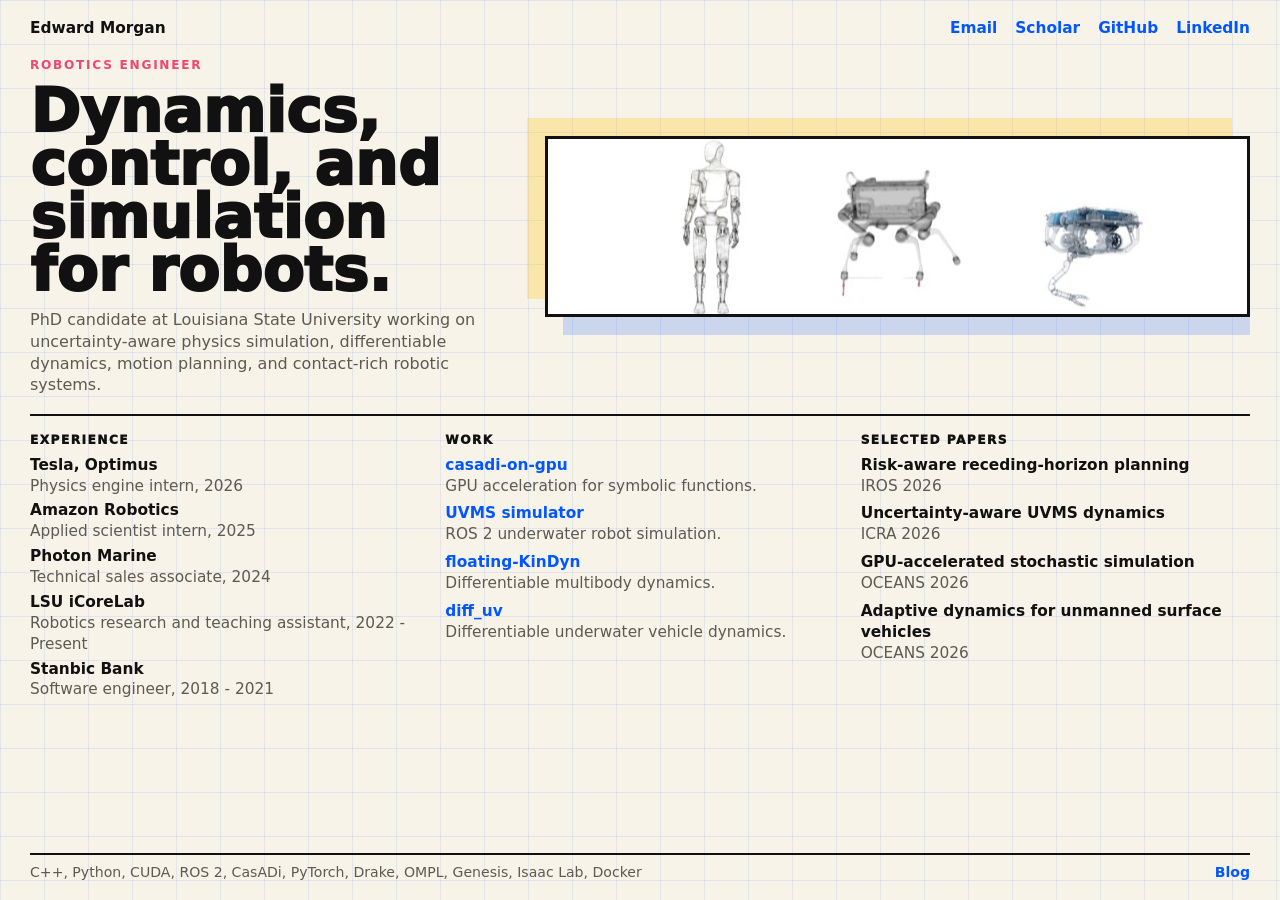
==== commit 370f4921: "Redesign homepage" ====
--- a/index.html
+++ b/index.html
@@ -6,9 +6,10 @@
     <title>Edward Morgan</title>
     <meta
       name="description"
-      content="Edward Morgan is a robotics engineer focused on dynamics, control, motion planning, and simulation for underwater and manipulation systems."
+      content="Edward Morgan is a robotics engineer focused on dynamics, control, motion planning, and simulation for robotic systems."
     >
     <meta name="author" content="Edward Morgan">
+    <meta name="robot-clue" content="start: view-source, then follow the hydrodynamic trail">
     <link rel="icon" href="images/favicon/favicon.svg?v=2" type="image/svg+xml">
     <link rel="icon" href="images/favicon/favicon-32x32.png?v=2" sizes="32x32" type="image/png">
     <link rel="icon" href="images/favicon/favicon-16x16.png?v=2" sizes="16x16" type="image/png">
@@ -17,287 +18,80 @@
     <link rel="stylesheet" href="stylesheet.css">
   </head>
   <body>
-    <main class="page">
-      <div class="intro">
-        <p class="kicker">Edward Morgan</p>
-        <h1>Robotics engineer working across dynamics, control, and simulation.</h1>
-        <p class="summary">
-          PhD candidate in Mechanical Engineering at Louisiana State University, with
-          research in marine and manipulation robotics focused on physics-based modeling,
-          stochastic systems, robust and model-based control, motion planning, and
-          real-world deployment.
-        </p>
-        <div class="jump-links" aria-label="Section navigation">
-          <a href="#about">About</a>
-          <a href="#experience">Experience</a>
-          <a href="#projects">Projects</a>
-          <a href="#publications">Publications</a>
-          <a href="#blog">Blog</a>
-          <a href="#education">Education</a>
-          <a href="#service">Service</a>
-          <a href="#skills">Skills</a>
-        </div>
-        <div class="contact-block">
-          <a href="mailto:edmorgangh@gmail.com" target="_blank" rel="noopener noreferrer">edmorgangh@gmail.com</a>
-          <a href="https://scholar.google.com/citations?user=y5jZ-kwAAAAJ&amp;hl=en&amp;authuser=1" target="_blank" rel="noopener noreferrer">Google Scholar</a>
+    <!-- clue 1/4: robots leave traces in frames, source, and state. next: inspect the lineup image element. -->
+    <main class="page" aria-label="Edward Morgan profile">
+      <header class="topbar">
+        <a class="name" href="/">Edward Morgan</a>
+        <nav class="links" aria-label="External links">
+          <a href="mailto:edmorgangh@gmail.com">Email</a>
+          <a href="https://scholar.google.com/citations?user=y5jZ-kwAAAAJ&amp;hl=en&amp;authuser=1" target="_blank" rel="noopener noreferrer">Scholar</a>
           <a href="https://github.com/edxmorgan" target="_blank" rel="noopener noreferrer">GitHub</a>
           <a href="https://www.linkedin.com/in/edward-morgan-b30ab387/" target="_blank" rel="noopener noreferrer">LinkedIn</a>
-          <a href="Edward_Morgan_CV.pdf" target="_blank" rel="noopener noreferrer">Curriculum Vitae</a>
-        </div>
-      </div>
+        </nav>
+      </header>
 
-      <div class="content">
-        <div id="about" class="section">
-          <div class="section-heading">
-            <p>01</p>
-            <h2>About</h2>
-          </div>
-          <div class="section-body prose">
-            <p>
-              Before and alongside academia, I have worked across robotics and production
-              software. That includes manipulation work at Amazon Robotics and backend
-              systems engineering at Stanbic Bank, where I built software used in large-scale
-              financial workflows.
-            </p>
-          </div>
+      <section class="hero" aria-labelledby="intro-title">
+        <div class="media-reel" aria-label="Robotics media">
+          <img class="media-lineup" src="images/1776738427616.jpeg" alt="Robot lineup showing humanoid, legged, and underwater robotic systems" data-clue="clue 2/4: x=0.57, y=0.19. the next trace is in stylesheet.css">
         </div>
 
-        <div id="experience" class="section">
-          <div class="section-heading">
-            <p>02</p>
-            <h2>Experience</h2>
-          </div>
-          <div class="section-body">
-            <div class="entry">
-              <div class="entry-meta">
-                <p>2025</p>
-                <p>Seattle, WA</p>
-              </div>
-              <div class="entry-copy">
-                <h3>Applied Scientist II Intern, Amazon Robotics</h3>
-                <p>
-                  Developed proprioceptive nonprehensile manipulation behaviors for
-                  high-throughput bin stowing across tens of thousands of distinct item
-                  states in dense clutter and uncertain contact conditions.
-                </p>
-              </div>
-            </div>
+        <div class="hero-copy">
+          <p class="eyebrow">Robotics engineer</p>
+          <h1 id="intro-title">Dynamics, control, and simulation for robots.</h1>
+          <p class="summary">
+            PhD candidate at Louisiana State University working on uncertainty-aware
+            physics simulation, differentiable dynamics, motion planning, and contact-rich
+            robotic systems.
+          </p>
+        </div>
+      </section>
 
-            <div class="entry">
-              <div class="entry-meta">
-                <p>2022 - Present</p>
-                <p>Baton Rouge, LA</p>
-              </div>
-              <div class="entry-copy">
-                <h3>Robotics Research and Teaching Assistant, LSU iCoreLab</h3>
-                <p>
-                  Built multibody models, feedback controllers, and trajectory planners
-                  for underwater vehicle-manipulator systems using CasADi, PyTorch,
-                  Python, and C++. Designed simulation workflows for validation and
-                  supported field deployments for uncrewed marine systems research.
-                </p>
-                <p>
-                  I also lead undergraduate labs in robotics and instrumentation.
-                </p>
-              </div>
-            </div>
-
-            <div class="entry">
-              <div class="entry-meta">
-                <p>2018 - 2021</p>
-                <p>Accra, Ghana</p>
-              </div>
-              <div class="entry-copy">
-                <h3>Software Engineer, Stanbic Bank</h3>
-                <p>
-                  Engineered backend systems for loan processing and tracking, built
-                  self-service mobile money banking features, and developed APIs for
-                  MobyCash, a digital cash management platform integrated with core
-                  banking infrastructure.
-                </p>
-              </div>
-            </div>
-          </div>
+      <section class="details" aria-label="Selected profile details">
+        <div class="column experience">
+          <h2>Experience</h2>
+          <p><strong>Tesla, Optimus</strong><span>Physics engine intern, 2026</span></p>
+          <p><strong>Amazon Robotics</strong><span>Applied scientist intern, 2025</span></p>
+          <p><strong>Photon Marine</strong><span>Technical sales associate, 2024</span></p>
+          <p><strong>LSU iCoreLab</strong><span>Robotics research and teaching assistant, 2022 - Present</span></p>
+          <p><strong>Stanbic Bank</strong><span>Software engineer, 2018 - 2021</span></p>
         </div>
 
-        <div id="projects" class="section">
-          <div class="section-heading">
-            <p>03</p>
-            <h2>Projects</h2>
-          </div>
-          <div class="section-body grid-list">
-            <div>
-              <h3>
-                <a href="https://github.com/edxmorgan/floating-KinDyn" target="_blank" rel="noopener noreferrer">floating-KinDyn</a>
-              </h3>
-              <p>
-                Differentiable multibody dynamics from URDF to symbolic kinematics,
-                dynamics, identification regressors, and code generation using CasADi.
-              </p>
-            </div>
-            <div>
-              <h3>
-                <a href="https://github.com/edxmorgan/diff_uv" target="_blank" rel="noopener noreferrer">DiffUV</a>
-              </h3>
-              <p>
-                Differentiable underwater vehicle dynamics with analytic derivatives
-                and JIT compilation for optimization and simulation.
-              </p>
-            </div>
-            <div>
-              <h3>
-                <a href="https://github.com/edxmorgan/uvms-simulator" target="_blank" rel="noopener noreferrer">UVMS Simulator</a>
-              </h3>
-              <p>
-                Physics-driven underwater vehicle-manipulator simulation with
-                hardware-in-the-loop workflows for validation and sim-to-real analysis.
-              </p>
-            </div>
-            <div>
-              <h3>
-                <a href="https://github.com/edxmorgan/casadi-on-gpu" target="_blank" rel="noopener noreferrer">casADi-on-gpu</a>
-              </h3>
-              <p>
-                GPU acceleration for CasADi symbolic functions for large-batch
-                evaluation and fast simulation.
-              </p>
-            </div>
-          </div>
+        <div class="column">
+          <h2>Work</h2>
+          <p>
+            <a href="https://github.com/edxmorgan/casadi-on-gpu" target="_blank" rel="noopener noreferrer">casadi-on-gpu</a>
+            <span>GPU acceleration for symbolic functions.</span>
+          </p>
+          <p>
+            <a href="https://edxmorgan.github.io/uvms-simulator" target="_blank" rel="noopener noreferrer">UVMS simulator</a>
+            <span>ROS 2 underwater robot simulation.</span>
+          </p>
+          <p>
+            <a href="https://github.com/edxmorgan/floating-KinDyn" target="_blank" rel="noopener noreferrer">floating-KinDyn</a>
+            <span>Differentiable multibody dynamics.</span>
+          </p>
+          <p>
+            <a href="https://github.com/edxmorgan/diff_uv" target="_blank" rel="noopener noreferrer">diff_uv</a>
+            <span>Differentiable underwater vehicle dynamics.</span>
+          </p>
         </div>
 
-        <div id="publications" class="section">
-          <div class="section-heading">
-            <p>04</p>
-            <h2>Publications</h2>
-          </div>
-          <div class="section-body compact-list">
-            <p>
-              <a href="https://arxiv.org/pdf/2603.06548" target="_blank" rel="noopener noreferrer">
-                Uncertainty-Aware Adaptive Dynamics for Underwater Vehicle Manipulator
-                Systems
-              </a>
-              <span>ICRA 2026</span>
-            </p>
-            <p>
-              <a href="https://link.springer.com/article/10.1007/s43154-022-00089-2" target="_blank" rel="noopener noreferrer">
-                Autonomous Underwater Manipulation: Current Trends in Dynamics,
-                Control, Planning, Perception, and Future Directions
-              </a>
-              <span>Current Robotics Reports, 2022</span>
-            </p>
-            <p>
-              <a href="https://ieeexplore.ieee.org/abstract/document/10337120" target="_blank" rel="noopener noreferrer">
-                A Probabilistic Framework for Hydrodynamic Parameter Estimation for
-                Underwater Manipulators
-              </a>
-              <span>OCEANS 2023</span>
-            </p>
-            <p>
-              <a href="https://ieeexplore.ieee.org/abstract/document/10637062" target="_blank" rel="noopener noreferrer">
-                Collision Free Path Planning for Underwater Vehicles in Rapidly
-                Changing Environments
-              </a>
-              <span>AIM 2024</span>
-            </p>
-            <p>
-              <a href="https://asmedigitalcollection.asme.org/IMECE/proceedings-abstract/IMECE2023/87639/1195865" target="_blank" rel="noopener noreferrer">
-                Model-Based Visual Control for Robotic Manipulators Using Udwadia
-                Kalaba Formulation
-              </a>
-              <span>IMECE 2023</span>
-            </p>
-          </div>
+        <div class="column">
+          <h2>Selected Papers</h2>
+          <p><strong>Risk-aware receding-horizon planning</strong><span>IROS 2026</span></p>
+          <p><strong>Uncertainty-aware UVMS dynamics</strong><span>ICRA 2026</span></p>
+          <p><strong>GPU-accelerated stochastic simulation</strong><span>OCEANS 2026</span></p>
+          <p><strong>Adaptive dynamics for unmanned surface vehicles</strong><span>OCEANS 2026</span></p>
         </div>
+      </section>
 
-        <div id="education" class="section">
-          <div class="section-heading">
-            <p>05</p>
-            <h2>Education</h2>
-          </div>
-          <div class="section-body">
-            <div class="entry">
-              <div class="entry-meta">
-                <p>2022 - Present</p>
-                <p>Baton Rouge, LA</p>
-              </div>
-              <div class="entry-copy">
-                <h3>Louisiana State University</h3>
-                <p>PhD in Mechanical Engineering, minor in Computer Science.</p>
-              </div>
-            </div>
-            <div class="entry">
-              <div class="entry-meta">
-                <p>2015 - 2019</p>
-                <p>Kumasi, Ghana</p>
-              </div>
-              <div class="entry-copy">
-                <h3>Kwame Nkrumah University of Science and Technology</h3>
-                <p>BSc in Mechanical Engineering, minor in Computer Science.</p>
-              </div>
-            </div>
-          </div>
-        </div>
-
-        <div id="blog" class="section">
-          <div class="section-heading">
-            <p>06</p>
-            <h2>Blog</h2>
-          </div>
-          <div class="section-body">
-            <div class="blog-card">
-              <p class="blog-meta">March 17, 2026</p>
-              <h3>
-                <a href="blog/intuition-behind-np-sum-p-log-p-over-q.html" target="_blank" rel="noopener noreferrer">
-                  Intuition Behind <code>np.sum(p * np.log(p / q))</code>
-                </a>
-              </h3>
-              <p>
-                A 2-minute read on KL divergence as a weighted mismatch score, why the
-                weighting comes from the reference distribution, and how to interpret the
-                log term intuitively.
-              </p>
-            </div>
-          </div>
-        </div>
-
-        <div id="service" class="section">
-          <div class="section-heading">
-            <p>07</p>
-            <h2>Service</h2>
-          </div>
-          <div class="section-body compact-list">
-            <p>Reviewer for IEEE ICRA 2024, IEEE Transactions on Field Robotics 2025, and RSS 2026.</p>
-            <p>1st Runner-Up, MTN Ayoba Hackathon, 2021.</p>
-            <p>Excellent Student Award, College of Engineering, KNUST, 2015 - 2018.</p>
-            <p>Mentoring and outreach through LSU robotics programs, ENGage LSU, and earlier community-led initiatives.</p>
-          </div>
-        </div>
-
-        <div id="skills" class="section">
-          <div class="section-heading">
-            <p>08</p>
-            <h2>Skills</h2>
-          </div>
-          <div class="section-body skill-columns">
-            <div>
-              <h3>Programming</h3>
-              <p>C++, Python, CUDA, MATLAB, Java</p>
-            </div>
-            <div>
-              <h3>Robotics</h3>
-              <p>ROS2, OMPL, FCL, Gazebo, OpenCV</p>
-            </div>
-            <div>
-              <h3>Modeling</h3>
-              <p>CasADi, IPOPT, PyTorch, CVXPY, MOSEK, NumPy, SciPy</p>
-            </div>
-            <div>
-              <h3>Development</h3>
-              <p>Linux, Git, Docker</p>
-            </div>
-          </div>
-        </div>
-      </div>
+      <footer class="footer">
+        <span>C++, Python, CUDA, ROS 2, CasADi, PyTorch, Drake, OMPL, Genesis, Isaac Lab, Docker</span>
+        <a href="blog/intuition-behind-np-sum-p-log-p-over-q.html" data-clue="clue 4/4: weighted mismatch is also a navigation strategy">Blog</a>
+      </footer>
     </main>
+    <script>
+      console.info("clue 3/4: gradients are gone, but the grid remains. final clue: inspect the Blog link.");
+    </script>
   </body>
 </html>
--- a/stylesheet.css
+++ b/stylesheet.css
@@ -1,236 +1,270 @@
 :root {
-  --bg: #fffdf9;
-  --text: #000000;
-  --muted: #4a4a4a;
-  --line: #d6d6d6;
-  --accent: #0057cc;
-  --accent-soft: #003d99;
+  --bg: #f8f3e8;
+  --text: #111111;
+  --muted: #5d5a52;
+  --line: #111111;
+  --blue: #0057ff;
+  --coral: #ef476f;
+  --yellow: #ffbe0b;
 }
 
 * {
   box-sizing: border-box;
 }
 
-html {
-  scroll-behavior: smooth;
+html,
+body {
+  min-height: 100%;
 }
 
 body {
   margin: 0;
-  background: var(--bg);
+  /* clue 3b: the grid step is 44px; count lines like waypoints, not decoration. */
+  background:
+    linear-gradient(rgba(0, 87, 255, 0.09) 1px, transparent 1px),
+    linear-gradient(90deg, rgba(0, 87, 255, 0.09) 1px, transparent 1px),
+    var(--bg);
+  background-size: 44px 44px;
   color: var(--text);
-  font-family: "Iowan Old Style", "Palatino Linotype", "Book Antiqua", Palatino, Georgia, serif;
-  line-height: 1.6;
+  font-family: Inter, ui-sans-serif, system-ui, -apple-system, BlinkMacSystemFont, "Segoe UI", sans-serif;
+  line-height: 1.36;
 }
 
 a {
-  color: var(--accent);
+  color: var(--blue);
+  font-weight: 760;
   text-decoration: none;
 }
 
 a:hover,
-a:focus {
-  color: var(--accent-soft);
+a:focus-visible {
+  color: var(--coral);
+  text-decoration: underline;
+  text-underline-offset: 0.18em;
 }
 
 .page {
-  width: min(980px, calc(100% - 2rem));
+  width: min(1220px, calc(100vw - 44px));
+  min-height: 100svh;
+  max-height: 100svh;
   margin: 0 auto;
-  padding: 2rem 0 4rem;
-}
-
-.intro {
-  padding: 0 0 2rem;
-  border-bottom: 1px solid var(--line);
-}
-
-.kicker {
-  margin: 0 0 1rem;
-  color: var(--muted);
-  font-size: 0.78rem;
-  letter-spacing: 0.18em;
+  padding: 18px 0;
+  display: grid;
+  grid-template-rows: auto auto 1fr auto;
+  gap: clamp(12px, 2vh, 22px);
+  overflow: hidden;
+}
+
+.topbar,
+.footer {
+  display: flex;
+  align-items: center;
+  justify-content: space-between;
+  gap: 18px;
+}
+
+.name {
+  color: var(--text);
+  font-size: 0.96rem;
+  font-weight: 900;
+}
+
+.links {
+  display: flex;
+  flex-wrap: wrap;
+  justify-content: flex-end;
+  gap: 8px 18px;
+  font-size: 0.96rem;
+}
+
+.hero {
+  align-self: start;
+  display: grid;
+  grid-template-columns: minmax(0, 0.78fr) minmax(440px, 1.22fr);
+  gap: clamp(24px, 5vw, 70px);
+  align-items: center;
+}
+
+.media-reel {
+  grid-column: 2;
+  grid-row: 1;
+  position: relative;
+}
+
+.media-reel::before,
+.media-reel::after {
+  content: "";
+  position: absolute;
+  z-index: -1;
+}
+
+.media-reel::before {
+  inset: -18px 18px 18px -18px;
+  background: rgba(255, 190, 11, 0.28);
+}
+
+.media-reel::after {
+  inset: 18px -18px -18px 18px;
+  background: rgba(0, 87, 255, 0.18);
+}
+
+.media-lineup {
+  display: block;
+  width: 100%;
+  max-height: min(300px, 38svh);
+  object-fit: contain;
+  object-position: center;
+  background: #ffffff;
+  border: 3px solid var(--line);
+}
+
+.hero-copy {
+  grid-column: 1;
+  grid-row: 1;
+  min-width: 0;
+}
+
+.eyebrow {
+  margin: 0 0 12px;
+  color: var(--coral);
+  font-size: 0.76rem;
+  font-weight: 900;
+  letter-spacing: 0.14em;
   text-transform: uppercase;
 }
 
 h1,
 h2,
-h3,
 p {
   margin-top: 0;
 }
 
 h1 {
-  margin: 0 0 1.25rem;
-  max-width: 11ch;
-  font-size: clamp(3rem, 7vw, 5.5rem);
-  line-height: 0.93;
-  letter-spacing: -0.05em;
-  font-weight: 600;
-}
-
-h3 {
-  margin-bottom: 0.35rem;
-  font-size: 1.15rem;
-  font-weight: 600;
+  max-width: 17ch;
+  margin-bottom: 12px;
+  font-size: clamp(2.35rem, 4.7vw, 4.35rem);
+  font-weight: 950;
+  line-height: 0.88;
+  letter-spacing: 0;
 }
 
 .summary {
-  max-width: 42rem;
-  margin-bottom: 2rem;
-  font-size: 1.02rem;
-}
-
-code {
-  font-family: "SFMono-Regular", Consolas, "Liberation Mono", Menlo, monospace;
-  font-size: 0.92em;
-}
-
-.jump-links,
-.contact-block {
-  display: flex;
-  flex-wrap: wrap;
-  gap: 0.5rem 1rem;
-}
-
-.jump-links {
-  margin-bottom: 1rem;
-}
-
-.jump-links a,
-.contact-block a {
-  width: auto;
-}
-
-.content {
-  padding-top: 1rem;
-}
-
-.section {
-  display: flex;
-  gap: 1.5rem;
-  padding: 1.6rem 0;
-  border-top: 1px solid var(--line);
-}
-
-.section:first-child {
-  padding-top: 0;
-  border-top: 0;
-}
-
-.section-heading p {
-  margin: 0 0 0.35rem;
+  max-width: 620px;
+  margin-bottom: 0;
   color: var(--muted);
-  font-size: 0.85rem;
-}
-
-.section-heading {
-  flex: 0 0 96px;
-}
-
-.section-body {
-  flex: 1 1 auto;
+  font-size: clamp(1rem, 1.2vw, 1.1rem);
+}
+
+.details {
+  align-self: stretch;
+  display: grid;
+  grid-template-columns: repeat(3, minmax(0, 1fr));
+  gap: 26px;
+  padding-top: 16px;
+  border-top: 2px solid var(--line);
+}
+
+.column {
   min-width: 0;
 }
 
-.section-heading h2 {
-  margin: 0;
-  font-size: 0.92rem;
+h2 {
+  margin-bottom: 6px;
+  font-size: 0.76rem;
+  font-weight: 950;
   letter-spacing: 0.12em;
   text-transform: uppercase;
-  font-weight: 600;
-}
-
-.prose p,
-.compact-list p {
-  max-width: 42rem;
-}
-
-.prose p + p,
-.compact-list p + p {
-  margin-top: 1rem;
-}
-
-.entry {
-  display: grid;
-  grid-template-columns: 150px minmax(0, 1fr);
-  gap: 1.25rem;
-  padding: 0.2rem 0 1.35rem;
-}
-
-.entry + .entry {
-  border-top: 1px solid var(--line);
-  padding-top: 1.35rem;
-}
-
-.entry-meta p {
-  margin: 0 0 0.18rem;
+}
+
+.column p {
+  margin-bottom: 7px;
+  font-size: 0.96rem;
+}
+
+.experience p {
+  margin-bottom: 4px;
+}
+
+.column p:last-child {
+  margin-bottom: 0;
+}
+
+.column strong,
+.column a {
+  display: block;
+  font-weight: 850;
+}
+
+.column span {
+  display: block;
+  color: var(--muted);
+}
+
+.footer {
+  padding-top: 8px;
+  border-top: 2px solid var(--line);
+  color: var(--muted);
+  font-size: 0.88rem;
+}
+
+.footer span {
+  min-width: 0;
+}
+
+.footer a {
+  flex: 0 0 auto;
+}
+
+.article-page {
+  width: min(780px, calc(100vw - 44px));
+  max-height: none;
+  min-height: 100svh;
+  display: block;
+  overflow: visible;
+  padding: 34px 0 56px;
+}
+
+.article-intro {
+  padding-bottom: 24px;
+  border-bottom: 2px solid var(--line);
+}
+
+.kicker {
+  margin: 0 0 18px;
   color: var(--muted);
   font-size: 0.92rem;
-}
-
-.entry-copy p:last-child,
-.grid-list > div p:last-child,
-.skill-columns p:last-child {
-  margin-bottom: 0;
-}
-
-.grid-list {
-  display: grid;
-  grid-template-columns: repeat(2, minmax(0, 1fr));
-  gap: 1.25rem 1.5rem;
-}
-
-.grid-list > div {
-  padding-top: 0.2rem;
-}
-
-.compact-list span {
-  display: block;
-  margin-top: 0.2rem;
+  font-weight: 760;
+}
+
+.article-intro h1 {
+  max-width: 11ch;
+  margin-bottom: 16px;
+  font-size: clamp(2.5rem, 7vw, 5rem);
+}
+
+.article-intro .summary {
   color: var(--muted);
-  font-size: 0.92rem;
-}
-
-.blog-card {
-  max-width: 42rem;
-}
-
-.blog-meta {
-  margin-bottom: 0.55rem;
-  color: var(--muted);
-  font-size: 0.92rem;
-}
-
-.article-page {
-  width: min(760px, calc(100% - 2rem));
-}
-
-.article-intro h1 {
-  max-width: none;
-  font-size: clamp(2.3rem, 6vw, 4.1rem);
 }
 
 .article-content {
-  padding-top: 1.5rem;
+  padding-top: 28px;
+  font-size: 1.06rem;
+  line-height: 1.62;
 }
 
 .article-content p {
-  max-width: 42rem;
-}
-
-.article-content p + p {
-  margin-top: 1rem;
+  margin-bottom: 1rem;
 }
 
 .article-content h2 {
-  margin: 2rem 0 0.75rem;
+  margin: 2.1rem 0 0.75rem;
+  color: var(--text);
   font-size: 1.1rem;
   letter-spacing: 0;
   text-transform: none;
 }
 
 .article-list {
-  max-width: 42rem;
   margin: 0 0 1rem 1.2rem;
   padding: 0;
 }
@@ -239,37 +273,140 @@
   margin-top: 0.35rem;
 }
 
-.skill-columns {
-  display: grid;
-  grid-template-columns: repeat(2, minmax(0, 1fr));
-  gap: 1.25rem 1.5rem;
-}
-
-.skill-columns h3 {
-  margin-bottom: 0.2rem;
-}
-
-@media (max-width: 640px) {
+code {
+  padding: 0.08em 0.24em;
+  background: rgba(0, 87, 255, 0.08);
+  border: 1px solid rgba(0, 87, 255, 0.16);
+  font-family: "SFMono-Regular", Consolas, "Liberation Mono", Menlo, monospace;
+  font-size: 0.92em;
+}
+
+@media (max-width: 900px) {
   .page {
-    width: min(100% - 1rem, 980px);
-    padding-bottom: 2rem;
-  }
-
-  .intro,
-  .content {
-    padding-top: 0;
+    width: min(100vw - 32px, 760px);
+    min-height: auto;
+    max-height: none;
+    overflow: auto;
+  }
+
+  .hero {
+    grid-template-columns: 1fr;
+  }
+
+  .media-reel,
+  .hero-copy {
+    grid-column: auto;
+    grid-row: auto;
+  }
+
+  .media-lineup {
+    max-height: none;
   }
 
   h1 {
-    max-width: none;
-    font-size: clamp(2.5rem, 12vw, 4rem);
-  }
-
-  .section,
-  .entry,
-  .grid-list,
-  .skill-columns {
-    display: grid;
+    max-width: 14ch;
+    font-size: clamp(3rem, 10vw, 4.8rem);
+  }
+
+  .details {
     grid-template-columns: 1fr;
-  }
-}
+    gap: 16px;
+  }
+
+  .article-page {
+    width: min(100vw - 32px, 760px);
+  }
+}
+
+@media (max-width: 620px) {
+  .page {
+    width: min(100vw - 24px, 560px);
+    padding: 18px 0;
+    gap: 16px;
+  }
+
+  .topbar,
+  .footer {
+    align-items: flex-start;
+    flex-direction: column;
+    gap: 10px;
+  }
+
+  .links {
+    justify-content: flex-start;
+    gap: 7px 12px;
+    font-size: 0.92rem;
+  }
+
+  .media-reel::before {
+    inset: -10px 10px 10px -10px;
+  }
+
+  .media-reel::after {
+    inset: 10px -10px -10px 10px;
+  }
+
+  h1 {
+    max-width: 13ch;
+    font-size: clamp(2.45rem, 13vw, 3.6rem);
+  }
+
+  .summary,
+  .column p,
+  .footer {
+    font-size: 0.94rem;
+  }
+
+  .article-intro h1 {
+    max-width: 12ch;
+    font-size: clamp(2.25rem, 13vw, 3.5rem);
+  }
+
+  .article-content {
+    font-size: 1rem;
+  }
+}
+
+@media (min-width: 901px) and (max-height: 760px) {
+  .page {
+    padding: 16px 0;
+    gap: 12px;
+  }
+
+  .hero {
+    gap: 42px;
+  }
+
+  .media-lineup {
+    max-height: 230px;
+  }
+
+  h1 {
+    margin-bottom: 8px;
+    font-size: clamp(2.1rem, 4vw, 3.5rem);
+  }
+
+  .summary {
+    font-size: 0.92rem;
+  }
+
+  .details {
+    gap: 20px;
+    padding-top: 10px;
+  }
+
+  h2 {
+    margin-bottom: 6px;
+    font-size: 0.72rem;
+  }
+
+  .column p {
+    margin-bottom: 5px;
+    font-size: 0.86rem;
+  }
+
+  .footer {
+    padding-top: 8px;
+    font-size: 0.82rem;
+  }
+}
